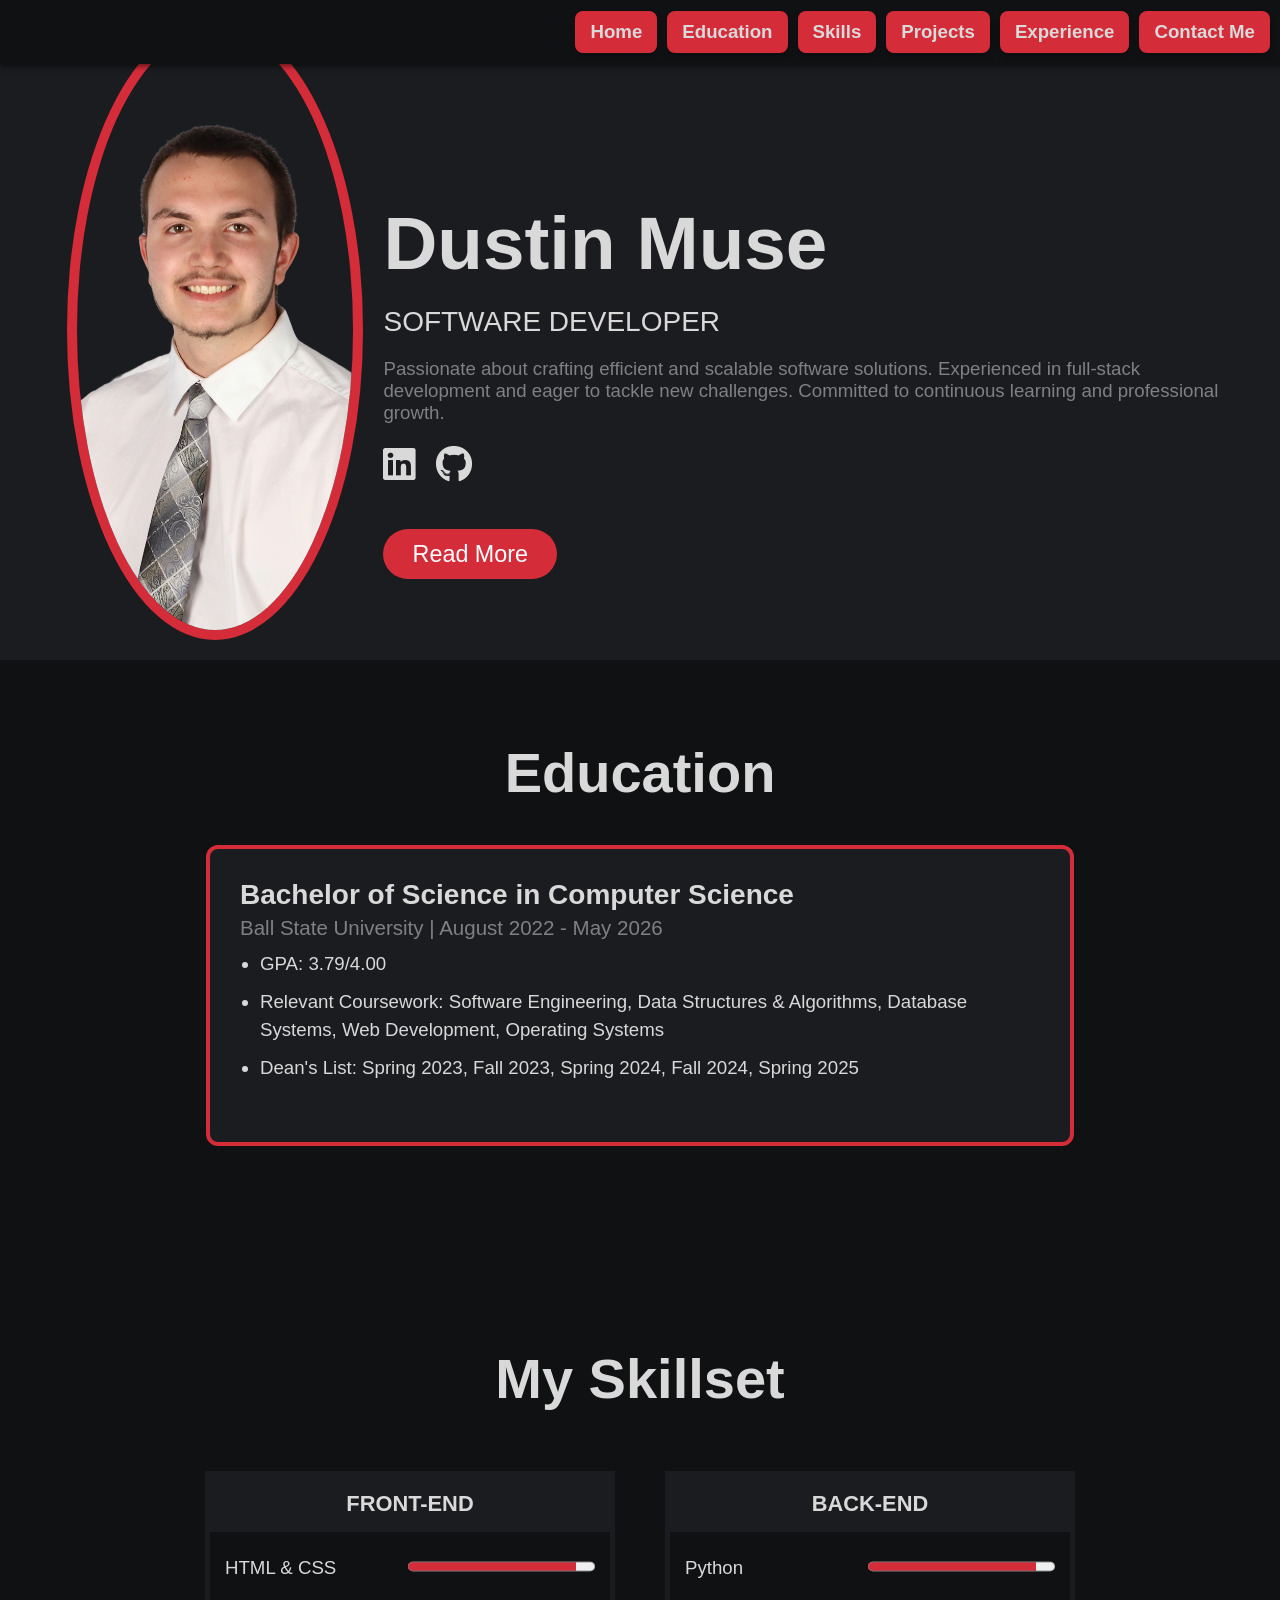
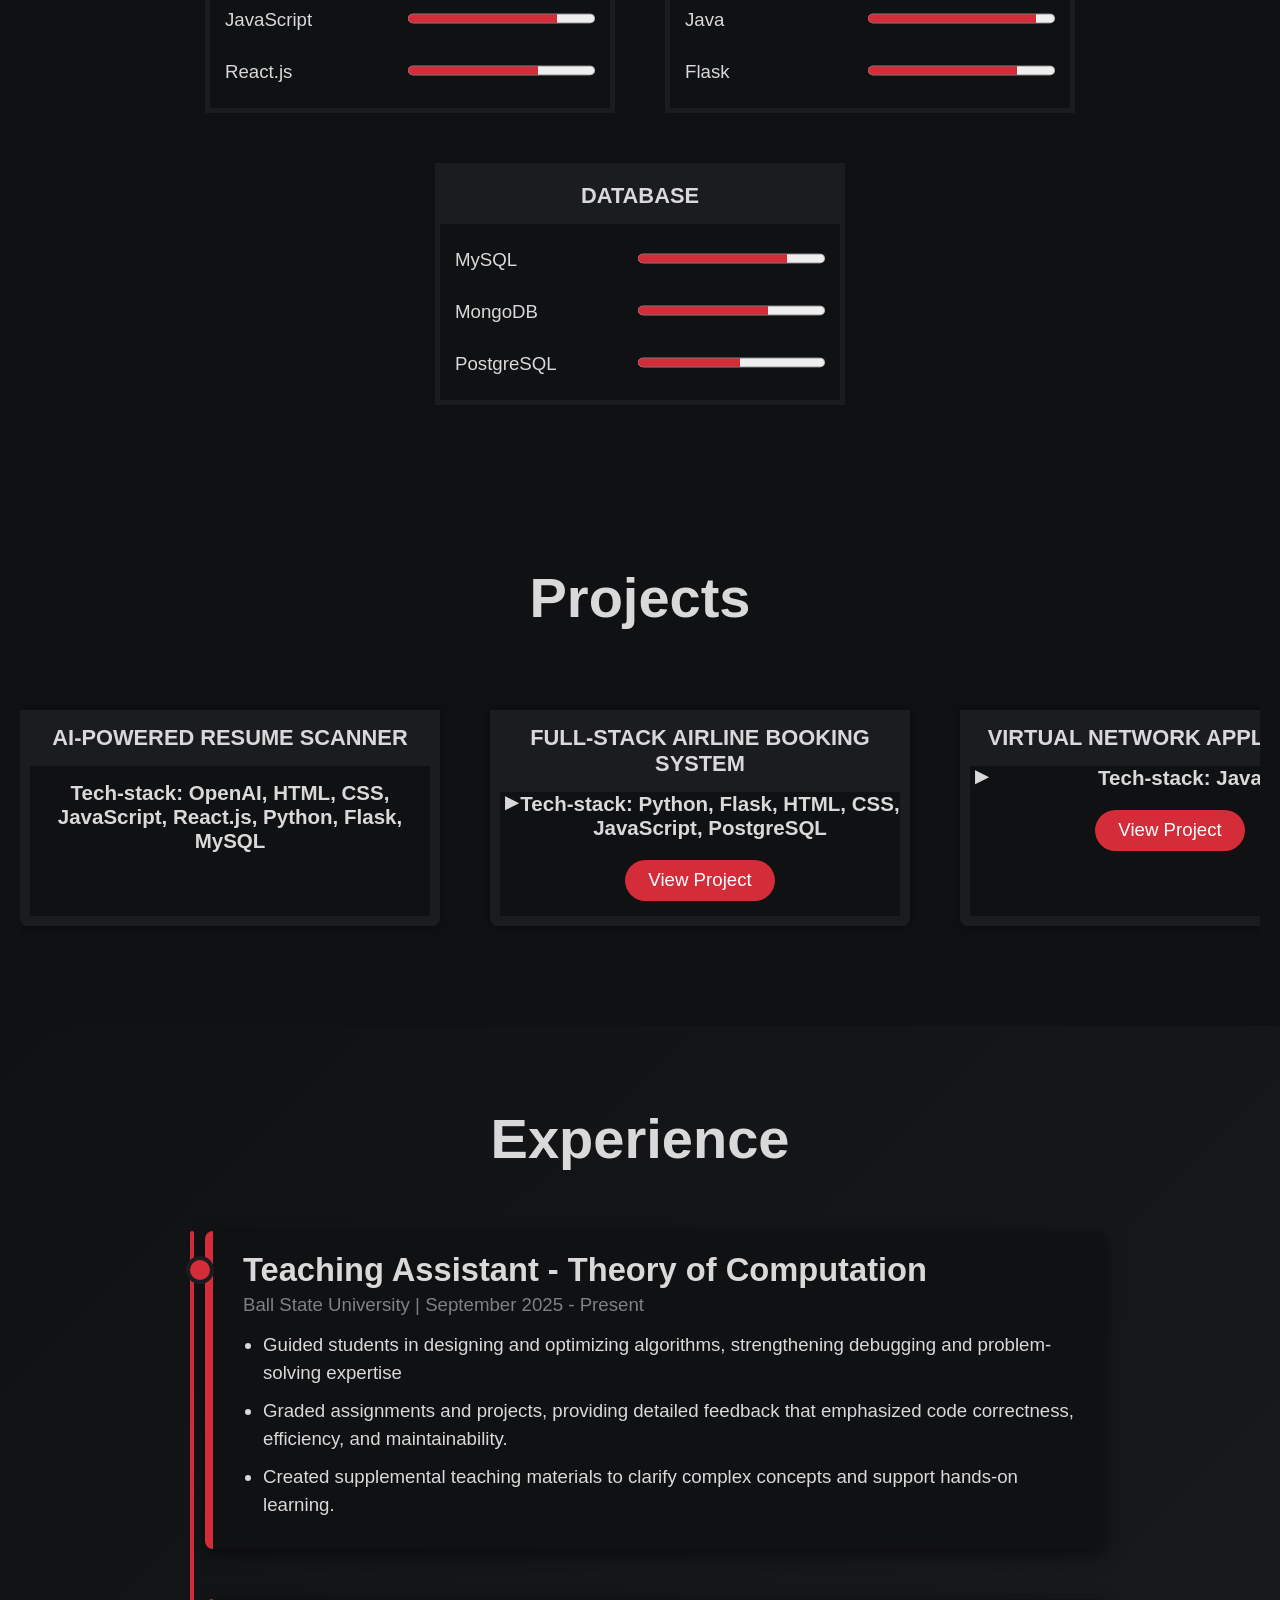
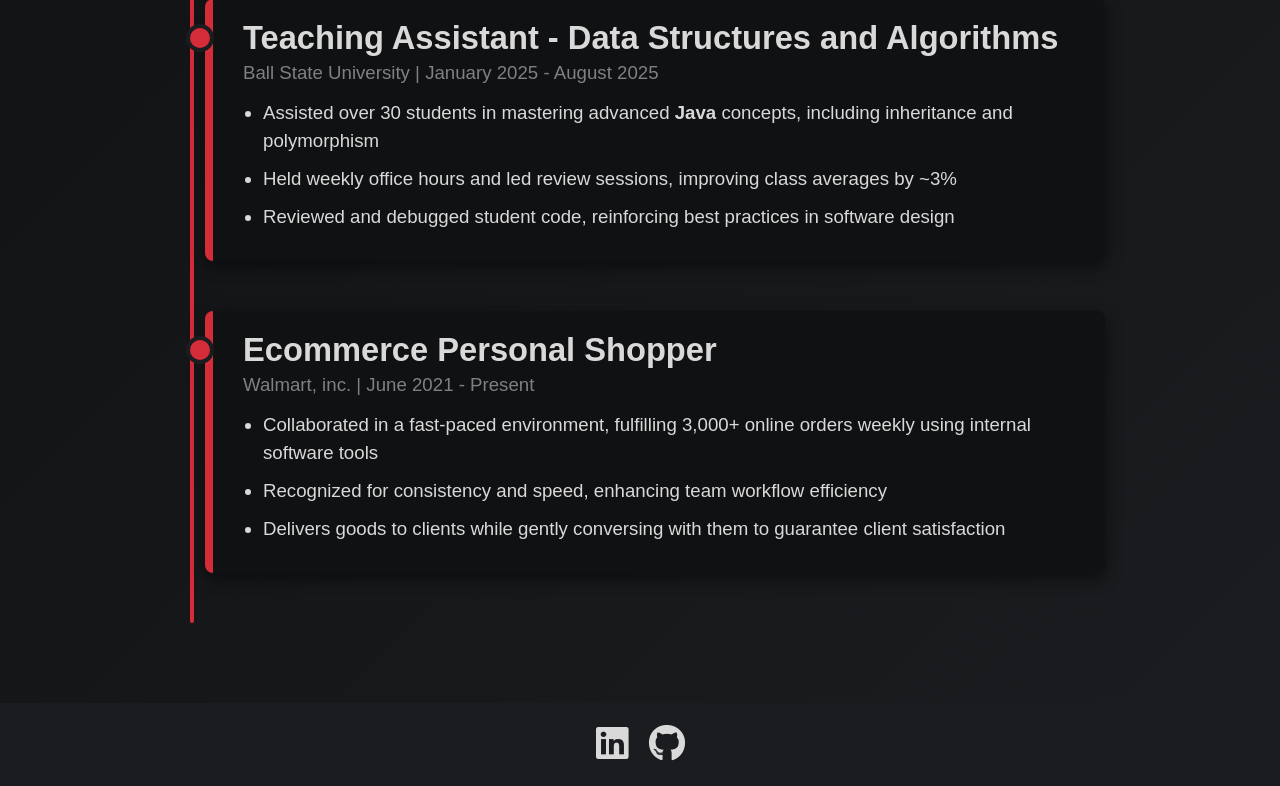
==== index.html @ 4f66959a "Created working website" ====
<!DOCTYPE html>
<html lang="en">
  <head>
    <meta charset="UTF-8" />
    <meta name="viewport" content="width=device-width, initial-scale=1.0" />
    <title>Portfolio</title>
    <link rel="stylesheet" href="style.css" />
    <!-- Font Awesome for icons -->
    <link
      rel="stylesheet"
      href="https://cdnjs.cloudflare.com/ajax/libs/font-awesome/6.5.0/css/all.min.css"
    />
  </head>
  <body>
    <header>
      <!-- Top-right nav buttons -->
      <nav class="nav-links">
        <div class="top-right-buttons">
          <a href="#container" class="nav-btn">Home</a>
          <a href="#education-section" class="nav-btn">Education</a>
          <a href="#skill-section" class="nav-btn">Skills</a>
          <a href="#project-section" class="nav-btn">Projects</a>
          <a href="#experience-section" class="nav-btn">Experience</a>
          <a href="contact_me.html" class="nav-btn">Contact Me</a>
        </div>
      </nav>
      <img src="images/Professional_photo_with_no_background.png" alt="Profile Image" />
      <div class="container" id="container">
        <h1>Dustin Muse</h1>
        <h2>Software Developer</h2>
        <p>
          Passionate about crafting efficient and scalable software solutions. Experienced in
          full-stack development and eager to tackle new challenges. Committed to continuous
          learning and professional growth.
        </p>
        <!-- Social Links -->
        <div class="social-links">
          <a href="https://www.linkedin.com/in/dustin-muse/" target="_blank" aria-label="LinkedIn">
            <i class="fab fa-linkedin"></i>
          </a>
          <a href="https://github.com/Dustinmuse" target="_blank" aria-label="GitHub">
            <i class="fab fa-github"></i>
          </a>
        </div>
        <br />
        <a href="#education-section" class="read-more">Read More</a>
      </div>
    </header>
    <section id="education-section">
      <h2>Education</h2>
      <div class="education">
        <h3>Bachelor of Science in Computer Science</h3>
        <h4>Ball State University | August 2022 - May 2026</h4>
        <ul>
          <li>GPA: 3.79/4.00</li>
          <li>
            Relevant Coursework: Software Engineering, Data Structures & Algorithms, Database
            Systems, Web Development, Operating Systems
          </li>
          <li>Dean's List: Spring 2023, Fall 2023, Spring 2024, Fall 2024, Spring 2025</li>
        </ul>
      </div>
    </section>
    <section id="skill-section">
      <h2>My Skillset</h2>
      <div class="wrapper">
        <div class="skill-container">
          <h3>Front-End</h3>
          <ul>
            <li>HTML & CSS <progress max="100" value="90"></progress></li>
            <li>JavaScript <progress max="100" value="80"></progress></li>
            <li>React.js <progress max="100" value="70"></progress></li>
          </ul>
        </div>
        <div class="skill-container">
          <h3>Back-End</h3>
          <ul>
            <li>Python <progress max="100" value="90"></progress></li>
            <li>Java <progress max="100" value="90"></progress></li>
            <li>Flask <progress max="100" value="80"></progress></li>
          </ul>
        </div>
        <div class="skill-container">
          <h3>Database</h3>
          <ul>
            <li>MySQL <progress max="100" value="80"></progress></li>
            <li>MongoDB <progress max="100" value="70"></progress></li>
            <li>PostgreSQL <progress max="100" value="55"></progress></li>
          </ul>
        </div>
      </div>
    </section>
    <section id="project-section">
      <h2>Projects</h2>
      <div class="projects" id="projects-container">
        <div class="project-card-blur">
          <div class="blur-overlay">
            <h3>AI-Powered Resume Scanner</h3>
            <details>
              <summary>
                Tech-stack: <strong>OpenAI</strong>, <strong>HTML</strong>, <strong>CSS</strong>,
                <strong>JavaScript</strong>, <strong>React.js</strong>, <strong>Python</strong>,
                <strong>Flask</strong>, <strong>MySQL</strong>
              </summary>
              <p></p>
            </details>
          </div>
          <div class="coming-soon">Coming Soon</div>
        </div>
        <div class="project-card">
          <h3>full-stack airline booking system</h3>
          <details>
            <summary>
              Tech-stack: <strong>Python</strong>, <strong>Flask</strong>, <strong>HTML</strong>,
              <strong>CSS</strong>, <strong>JavaScript</strong>, <strong>PostgreSQL</strong>
            </summary>
            <p>
              A full-stack web application that enables users to search, view, and book airline
              flights in real time. It features a responsive user interface, secure user
              authentication.
            </p>
          </details>
          <a href="https://github.com/Dustinmuse/airline_booking_system" target="_blank"
            >View Project</a
          >
        </div>
        <div class="project-card">
          <h3>Virtual network application</h3>
          <details>
            <summary>Tech-stack: <strong>Java</strong></summary>
            <p>
              A Java application that simulates a virtual network environment for multiple users. It
              enables devices (or nodes) to communicate over a simulated network, supporting
              messaging and data transfer between clients. Built with multithreaded Java for
              concurrent connections, it demonstrates core networking concepts such as sockets,
              packet handling, and client-server architecture.
            </p>
          </details>
          <a href="https://github.com/maxtharp/VirtualLAN" target="_blank">View Project</a>
        </div>
        <div class="project-card">
          <h3>CPU Scheduling Algorithms</h3>
          <details>
            <summary>Tech-stack: <strong>Java</strong></summary>
            <p>
              A Java application that simulates classic operating-system CPU scheduling policies
              (First Come First Served, Shortest Job First, Shortest Remaining Time First, and Round
              Robin). It reads a list of processes with arrival and burst times, runs them under the
              selected algorithm, and outputs execution timelines and key metrics (waiting time,
              turnaround time, finish time). Built with a modular design so new scheduling
              algorithms can be added easily.
            </p>
          </details>
          <a href="https://github.com/Dustinmuse/CS_419_Project_1" target="_blank">View Project</a>
        </div>
        <div class="project-card">
          <h3>TCP File Transfer Client & Server</h3>
          <details>
            <summary>Tech-stack: <strong>Java</strong></summary>
            <p>
              Developed a Java TCP client-server application that enables file management over a
              network. The client can upload, download, list, rename, and delete files stored on the
              server. Built custom request/response handling, socket programming, and basic error
              checking to demonstrate reliable file transfer and remote file system control.
            </p>
          </details>
          <a href="https://github.com/Dustinmuse/CS_316/tree/main/src/project_3" target="_blank"
            >View Project</a
          >
        </div>
      </div>
    </section>
    <section id="experience-section">
      <h2>Experience</h2>
      <div class="experience" id="experience-container">
        <div class="experience-item">
          <h3>Teaching Assistant - Theory of Computation</h3>
          <h4>Ball State University | September 2025 - Present</h4>
          <ul>
            <li>
              Guided students in designing and optimizing algorithms, strengthening debugging and
              problem-solving expertise
            </li>
            <li>
              Graded assignments and projects, providing detailed feedback that emphasized code
              correctness, efficiency, and maintainability.
            </li>
            <li>
              Created supplemental teaching materials to clarify complex concepts and support
              hands-on learning.
            </li>
          </ul>
        </div>
        <div class="experience-item">
          <h3>Teaching Assistant - Data Structures and Algorithms</h3>
          <h4>Ball State University | January 2025 - August 2025</h4>
          <ul>
            <li>
              Assisted over 30 students in mastering advanced <strong>Java</strong> concepts,
              including inheritance and polymorphism
            </li>
            <li>
              Held weekly office hours and led review sessions, improving class averages by ~3%
            </li>
            <li>
              Reviewed and debugged student code, reinforcing best practices in software design
            </li>
          </ul>
        </div>
        <div class="experience-item">
          <h3>Ecommerce Personal Shopper</h3>
          <h4>Walmart, inc. | June 2021 - Present</h4>
          <ul>
            <li>
              Collaborated in a fast-paced environment, fulfilling 3,000+ online orders weekly using
              internal software tools
            </li>
            <li>Recognized for consistency and speed, enhancing team workflow efficiency</li>
            <li>
              Delivers goods to clients while gently conversing with them to guarantee client
              satisfaction
            </li>
          </ul>
        </div>
      </div>
    </section>
  </body>
  <footer>
    <div class="social-links">
      <a href="https://www.linkedin.com/in/dustin-muse/" target="_blank" aria-label="LinkedIn">
        <i class="fab fa-linkedin"></i>
      </a>
      <a href="https://github.com/Dustinmuse" target="_blank" aria-label="GitHub">
        <i class="fab fa-github"></i>
      </a>
    </div>
  </footer>
</html>
---- style.css ----
:root {
  --accent-color: #d52c3a;
  --primary-color: #1b1c1f;
  --secondary-color: #101113;
  --text-color: #d9d9d9;
  --secondary-text-color: #7f8082;
  --btn-hover-color: #004494;
  --topbar-height: 64px;
}

* {
  margin: 0;
  padding: 0;
}

html {
  font-family: "Segoe UI", "Segoe UI", Tahoma, Geneva, Verdana, sans-serif;
  font-size: 14pt;
  color: var(--text-color);
  scroll-behavior: smooth;
}

body {
  min-height: 100vh;
  background-color: var(--primary-color);
}

header {
  padding: 0 20px;
  display: flex;
  justify-content: center;
  flex-wrap: wrap-reverse;
}

header .container {
  width: 850px;
  max-width: 100%;
}

header img {
  height: 70vh;
  max-height: 600px;
  border-radius: 50%;
  border: 10px solid var(--accent-color);
  margin: 20px;
  object-fit: cover;
}

header h1 {
  margin-top: 200px;
  font-size: 4rem;
}

header h2 {
  margin-top: 20px;
  margin-bottom: 20px;
  text-transform: uppercase;
  font-weight: 300;
}

header p {
  color: var(--secondary-text-color);
}

header .read-more {
  display: inline-block;
  background-color: var(--accent-color);
  color: white;
  font-size: 1.25rem;
  font-weight: 500;
  border-radius: 1000px;
  padding: 0.5em 1.25em;
  text-decoration: none;
  margin-bottom: 80px;
  transition: 200ms ease;
  cursor: pointer;
}

header .read-more:hover {
  background-color: var(--btn-hover-color);
}

/* === Social Links in Header === */
header .social-links {
  margin: 20px 0;
  display: flex;
  gap: 20px;
  font-size: 2rem; /* icon size */
}

header .social-links a {
  color: var(--text-color);
  text-decoration: none;
  transition: color 0.3s ease;
}

/* hover colors for each platform */
header .social-links a[aria-label="LinkedIn"]:hover {
  color: #0077b5; /* LinkedIn blue */
}

header .social-links a[aria-label="GitHub"]:hover {
  color: #6e5494; /* GitHub purple-ish */
}

/* make the <nav class="nav-links"> a full-width top bar */
nav.nav-links {
  position: fixed; /* keep the bar visible */
  top: 0;
  left: 0;
  width: 100%;
  height: var(--topbar-height);
  background-color: var(--secondary-color); /* bar color - change if you want */
  display: flex;
  align-items: center;
  justify-content: flex-end; /* push buttons to the right */
  padding: 0 20px;
  z-index: 1000;
  box-shadow: 0 2px 6px rgba(0, 0, 0, 0.6);
}

/* buttons container now sits inside the bar (not fixed) */
.top-right-buttons {
  display: flex;
  gap: 10px;
  align-items: center;
  position: static; /* remove the previous fixed positioning */
  margin-left: auto; /* ensure it stays to the right if other nav content appears */
  padding-right: 30px;
}

/* slightly tighten button spacing for the top bar */
.top-right-buttons .nav-btn {
  background-color: var(--accent-color);
  color: var(--text-color);
  text-decoration: none;
  padding: 10px 15px;
  border-radius: 8px;
  font-weight: bold;
  box-shadow: 0 4px 6px rgba(0, 0, 0, 0.2);
  transition: background-color 0.3s ease;
}

.top-right-buttons .nav-btn:hover {
  background-color: var(--btn-hover-color);
}

#education-section {
  padding: 80px 20px 80px 20px;
  background-color: var(--secondary-color);
}

#education-section h2 {
  font-size: 3rem;
  text-align: center;
  margin-bottom: 40px;
}

#education-section .education {
  max-width: 800px;
  margin: 0 auto 40px;
  padding: 30px;
  background-color: var(--primary-color); /* darker box behind */
  border-radius: 12px; /* rounded corners */
  border: 4px solid var(--accent-color);
  box-shadow: none; /* remove shadow if you add border */
}

#education-section .education h3 {
  font-size: 1.5rem;
  margin-bottom: 5px;
  color: var(--text-color);
}

#education-section .education h4 {
  font-size: 1.1rem;
  font-weight: 300;
  color: var(--secondary-text-color);
  margin-bottom: 10px;
}

#education-section .education ul {
  list-style-type: disc;
  padding-left: 20px;
  color: var(--text-color);
  margin-bottom: 30px;
}

#education-section .education ul li {
  margin-bottom: 10px;
  line-height: 1.5;
}

/* === Skills Section === */
#skill-section {
  padding: 80px 20px 80px 20px;
  background-color: var(--secondary-color);
}

#skill-section h2 {
  font-size: 3rem;
  text-align: center;
}

#skill-section .wrapper {
  margin-top: 60px;
  display: flex;
  justify-content: center;
  gap: 50px;
  flex-wrap: wrap;
}

.skill-container {
  width: 400px;
  max-width: 100%;
  border: 5px solid var(--primary-color);
  transition: all 0.3s ease; /* smooth transition */
}

.skill-container:hover {
  border: 5px solid var(--accent-color);
}

.skill-container h3 {
  background-color: var(--primary-color);
  padding: 15px 0;
  text-align: center;
  text-transform: uppercase;
}

.skill-container ul {
  margin: 10px 0;
  list-style: none;
}

.skill-container ul li {
  padding: 15px;
  display: flex;
  justify-content: space-between;
}

.skill-container ul li progress {
  accent-color: var(--accent-color);
}

#project-section {
  padding: 80px 20px 80px 20px;
  background-color: var(--secondary-color);
  position: relative; /* for positioning scroll buttons */
  overflow: hidden; /* hide overflow from scroll buttons */
}

#projects-container {
  display: flex;
  gap: 50px;
  overflow-x: auto;
  scroll-behavior: smooth;
  padding: 20px 0;
  flex-wrap: nowrap; /* prevents cards from dropping to next line */
}

/* hide scrollbar on WebKit */
#projects-container::-webkit-scrollbar {
  display: none;
}

#project-section h2 {
  font-size: 3rem;
  text-align: center;
}

/* wrapper for projects — just like skill-section */
#project-section .projects {
  margin-top: 60px;
  display: flex;
  justify-content: flex-start;
  gap: 50px; /* space between cards */
  flex-wrap: nowrap;
  overflow-x: auto; /* enable horizontal scrolling */
  scroll-behavior: smooth;
}

/* each card — same width and look as skill-container */
.project-card {
  width: 400px; /* same as skill-container */
  max-width: 100%;
  border: 10px solid var(--primary-color);
  border-top: none;
  background-color: var(--secondary-color);
  border-radius: 0 0 8px 8px;
  overflow: hidden;
  box-shadow: 0 0 10px rgba(0, 0, 0, 0.5);
  transition: transform 0.3s ease, box-shadow 0.3s ease;
  cursor: pointer;
  text-align: center;
  display: block; /* stack content vertically */
  flex: 0 0 auto; /* prevent shrinking in flex container */
}

.project-card:hover {
  transform: translateY(-10px);
  box-shadow: 0 10px 20px rgba(0, 0, 0, 0.7);
}

.project-card h3 {
  background-color: var(--primary-color);
  padding: 15px 0;
  text-align: center;
  text-transform: uppercase;
  margin: 0;
  color: var(--text-color);
}

.project-card p {
  color: var(--text-color);
  padding: 15px;
}

.project-card a {
  display: inline-block;
  background-color: var(--accent-color);
  color: white;
  font-weight: 500;
  border-radius: 1000px;
  padding: 0.5em 1.25em;
  text-decoration: none;
  transition: 200ms ease;
  margin-bottom: 15px;
}

.project-card a:hover {
  background-color: var(--btn-hover-color);
}

/* <summary> clickable header */
.project-card details summary {
  font-size: 1.1rem;
  font-weight: 600;
  color: var(--text-color);
  cursor: pointer;
  list-style: none; /* removes default triangle in some browsers */
  position: relative;
  padding-left: 20px; /* space for custom icon */
  padding-bottom: 20px;
}

/* custom arrow indicator */
.project-card details summary::before {
  content: "▶";
  position: absolute;
  left: 5px;
  top: 0;
  font-size: 0.9rem;
  transition: transform 0.2s ease;
  color: var(--text-color);
}

/* rotate arrow when open */
.project-card details[open] summary::before {
  transform: rotate(90deg);
}

/*blurred project card*/
.project-card-blur {
  position: relative;
  width: 400px;
  max-width: 100%;
  border: 10px solid var(--primary-color);
  border-top: none;
  background-color: var(--secondary-color);
  border-radius: 0 0 8px 8px;
  overflow: hidden;
  box-shadow: 0 0 10px rgba(0, 0, 0, 0.5);
  transition: transform 0.3s ease, box-shadow 0.3s ease;
  cursor: pointer;
  flex: 0 0 auto;
  display: block;
  text-align: center;
}

.project-card-blur h3 {
  background-color: var(--primary-color);
  padding: 15px 0;
  text-transform: uppercase;
  margin: 0;
  color: var(--text-color);
}

.project-card-blur details {
  padding: 15px;
  color: var(--text-color);
  text-align: left;
}

.project-card-blur .coming-soon {
  position: absolute;
  top: 50%;
  left: 50%;
  transform: translate(-50%, -50%);
  font-size: 24px;
  font-weight: bold;
  color: var(--accent-color);
  opacity: 0;
  transition: opacity 0.3s ease;
  z-index: 2;
  pointer-events: none;
  background-color: var(--primary-color);
}

.project-card-blur:hover {
  transform: translateY(-10px);
  box-shadow: 0 10px 20px rgba(0, 0, 0, 0.7);
}

.project-card-blur:hover h3,
.project-card-blur:hover details {
  filter: blur(5px);
}

.project-card-blur:hover .coming-soon {
  opacity: 1;
}

.project-card-blur:hover {
  transform: translateY(-10px);
  box-shadow: 0 10px 20px rgba(0, 0, 0, 0.7);
}

.project-card-blur details {
  padding: 15px;
  color: var(--text-color);
  text-align: center; /* center the content */
}

.project-card-blur details summary {
  font-size: 1.1rem;
  font-weight: 600; /* same as other cards */
  color: var(--text-color);
  cursor: pointer;
  list-style: none;
  margin-bottom: 10px;
}

/* make the <p> inside details look the same as other cards */
.project-card-blur details p {
  text-align: center;
  color: var(--text-color);
  margin-top: 10px;
}

/* === Experience Section === */
#experience-section {
  padding: 80px 20px;
  background: linear-gradient(135deg, #101113 0%, #1b1c1f 100%);
  position: relative;
}

#experience-section h2 {
  font-size: 3rem;
  text-align: center;
  margin-bottom: 60px;
}

/* Timeline style container */
#experience-container {
  display: flex;
  flex-direction: column;
  max-width: 900px;
  margin: 0 auto;
  position: relative;
  padding-left: 30px; /* space for timeline line */
}

#experience-container::before {
  content: "";
  position: absolute;
  left: 15px; /* center of timeline */
  top: 0;
  bottom: 0;
  width: 4px;
  background-color: var(--accent-color);
  border-radius: 2px;
}

/* Individual experience item */
.experience-item {
  position: relative;
  margin-bottom: 50px;
  padding: 20px 30px;
  background-color: var(--secondary-color);
  border-left: 8px solid var(--accent-color);
  border-radius: 8px;
  box-shadow: 0 5px 15px rgba(0, 0, 0, 0.5);
  transition: transform 0.3s ease, box-shadow 0.3s ease;
}

.experience-item:hover {
  transform: translateY(-5px);
  box-shadow: 0 10px 25px rgba(0, 0, 0, 0.6);
}

/* Timeline circle */
.experience-item::before {
  content: "";
  position: absolute;
  left: -27px; /* center circle on timeline line */
  top: 25px;
  width: 20px;
  height: 20px;
  background-color: var(--accent-color);
  border-radius: 50%;
  border: 4px solid var(--primary-color);
}

/* Job title */
.experience-item h3 {
  font-size: 1.75rem;
  color: var(--text-color);
  margin-bottom: 5px;
}

/* Company + date */
.experience-item h4 {
  font-size: 1rem;
  font-weight: 300;
  color: var(--secondary-text-color);
  margin-bottom: 15px;
}

/* Description list */
.experience-item ul {
  list-style-type: disc;
  padding-left: 20px;
  color: var(--text-color);
}

.experience-item ul li {
  margin-bottom: 10px;
  line-height: 1.5;
}

/* css for contact_me.html */

#contact-section {
  padding: 80px 20px 80px 20px;
  background-color: var(--secondary-color);
}

#contact-section header {
  justify-content: center;
}

#contact-section h2 {
  font-size: 3rem;
  text-align: center;
  margin-bottom: 40px;
}

#contact-section p {
  text-align: center;
  font-size: 1.25rem;
  color: var(--text-color);
}

#contact-section a {
  color: var(--accent-color);
  text-decoration: none;
  font-weight: bold;
}

#contact-section a:hover {
  text-decoration: underline;
}

#contact-section ul {
  margin-top: 20px;
  list-style: none;
  text-align: left;
  color: var(--text-color);
}

#contact-section ul li {
  margin-bottom: 10px;
}

.home-btn {
  position: fixed; /* makes it stick on scroll */
  top: 20px; /* distance from top of screen */
  right: 20px; /* distance from right of screen */
  background-color: var(--accent-color); /* button color */
  color: var(--text-color);
  text-decoration: none;
  padding: 10px 15px;
  border-radius: 8px;
  font-weight: bold;
  box-shadow: 0 4px 6px rgba(0, 0, 0, 0.2);
  z-index: 9999; /* keeps it above everything */
  transition: background-color 0.3s ease;
}

.home-btn:hover {
  background-color: #0056b3; /* darker blue on hover */
}

/* Two-column layout for contact section */
.contact-wrapper {
  display: flex;
  flex-wrap: wrap; /* stacks on small screens */
  align-items: flex-start;
  gap: 40px;
  max-width: 1000px;
  margin: 0 auto;
  justify-content: fle;
}

/* Left column – big heading */
.contact-left {
  flex: 1 1 300px;
  text-align: left;
  border-left: 8px solid var(--accent-color);
  border-radius: 8px;
  background-color: var(--primary-color);
  padding: 30px;
  box-shadow: 0 4px 12px rgba(0, 0, 0, 0.4);
}

.contact-left h3 {
  color: var(--text-color);
  text-align: left;
}

/* Right column – styled box */
.contact-right {
  flex: 1 1 300px;
  background-color: var(--primary-color);
  border-radius: 12px;
  padding: 30px;
  box-shadow: 0 4px 12px rgba(0, 0, 0, 0.4);
}

.contact-right ul {
  list-style: none;
  margin: 0;
  padding: 0;
}

.contact-right ul li {
  margin-bottom: 15px;
  font-size: 1.2rem;
}

.contact-right a {
  color: var(--accent-color);
  font-weight: bold;
  text-decoration: none;
}

.contact-right a:hover {
  text-decoration: underline;
}

.footer {
  text-align: center;
  padding: 20px;
  background-color: var(--secondary-color);
  color: var(--secondary-text-color);
  font-size: 0.9rem;
}

/* === Social Links in Header === */
footer .social-links {
  margin: 20px 0;
  display: flex;
  gap: 20px;
  font-size: 2rem; /* icon size */
  justify-content: center;
}

footer .social-links a {
  color: var(--text-color);
  text-decoration: none;
  transition: color 0.3s ease;
}

/* hover colors for each platform */
footer .social-links a[aria-label="LinkedIn"]:hover {
  color: #0077b5; /* LinkedIn blue */
}

footer .social-links a[aria-label="GitHub"]:hover {
  color: #6e5494; /* GitHub purple-ish */
}
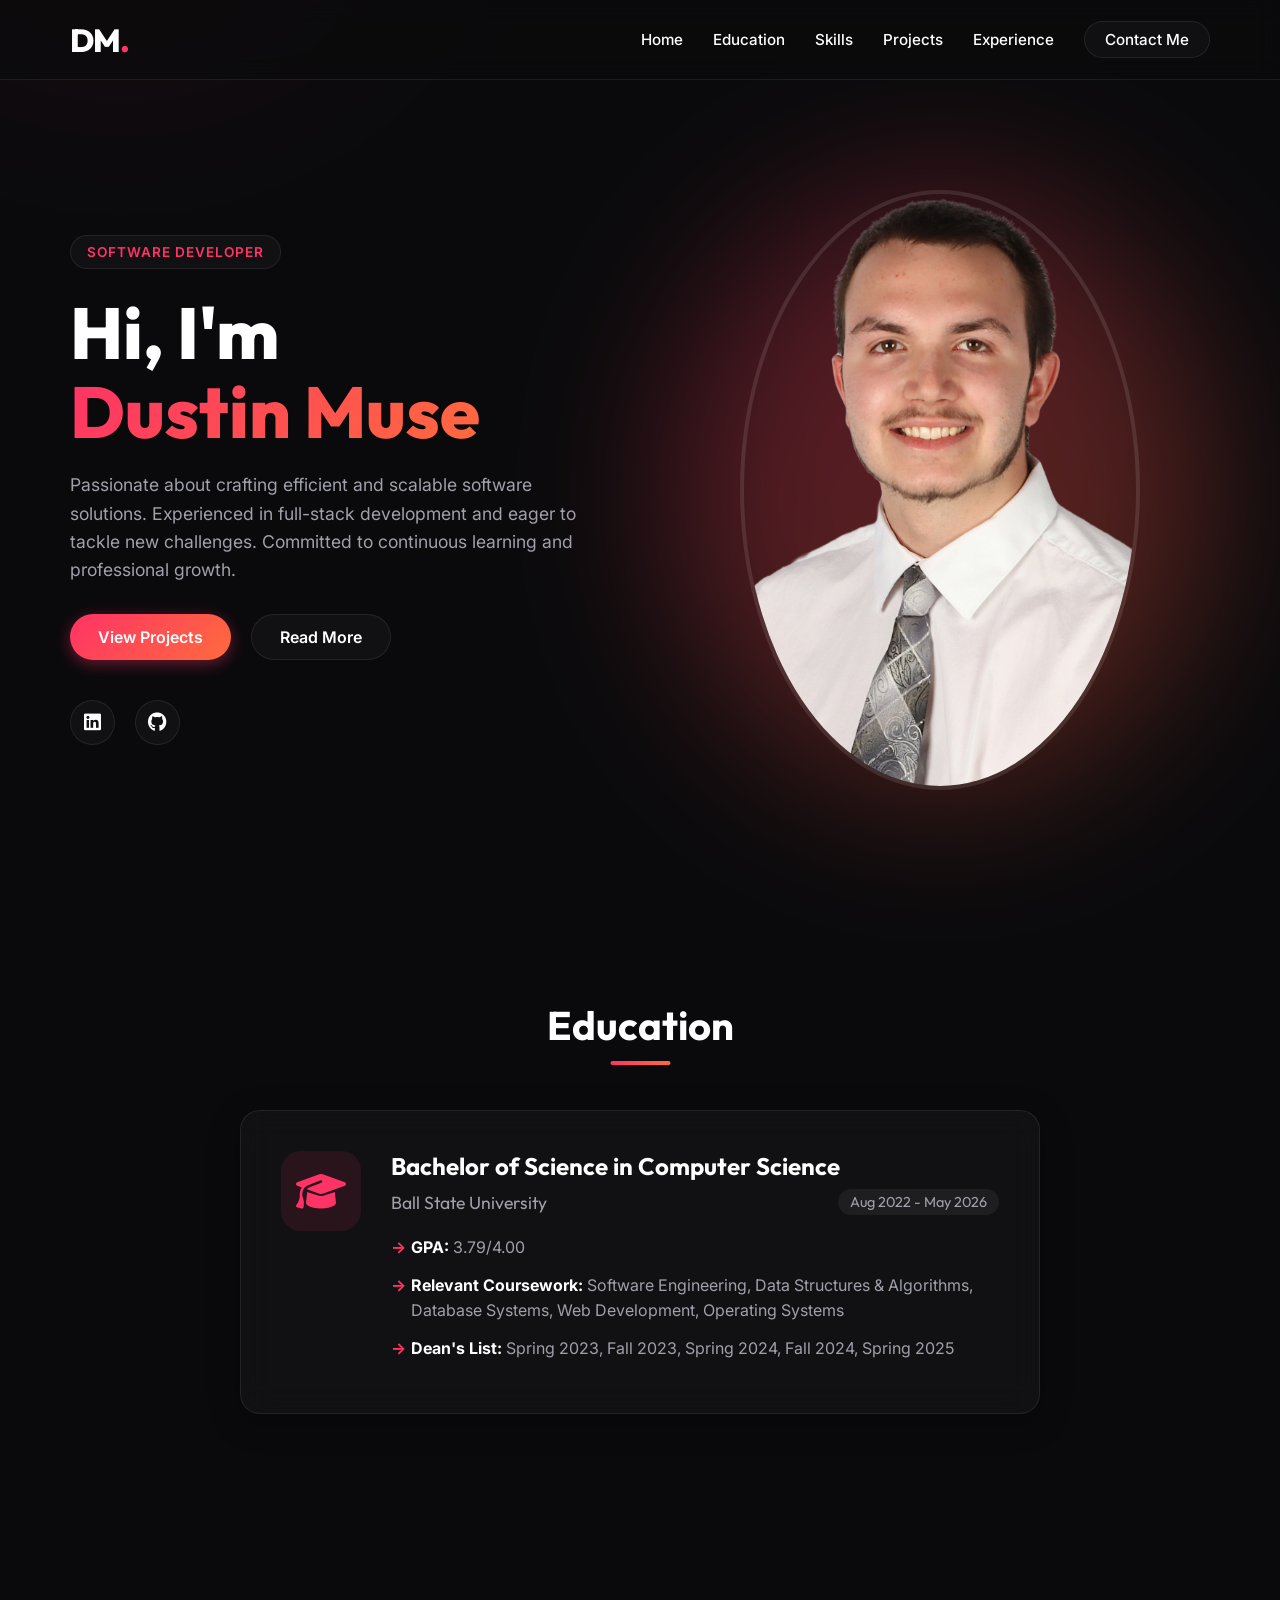
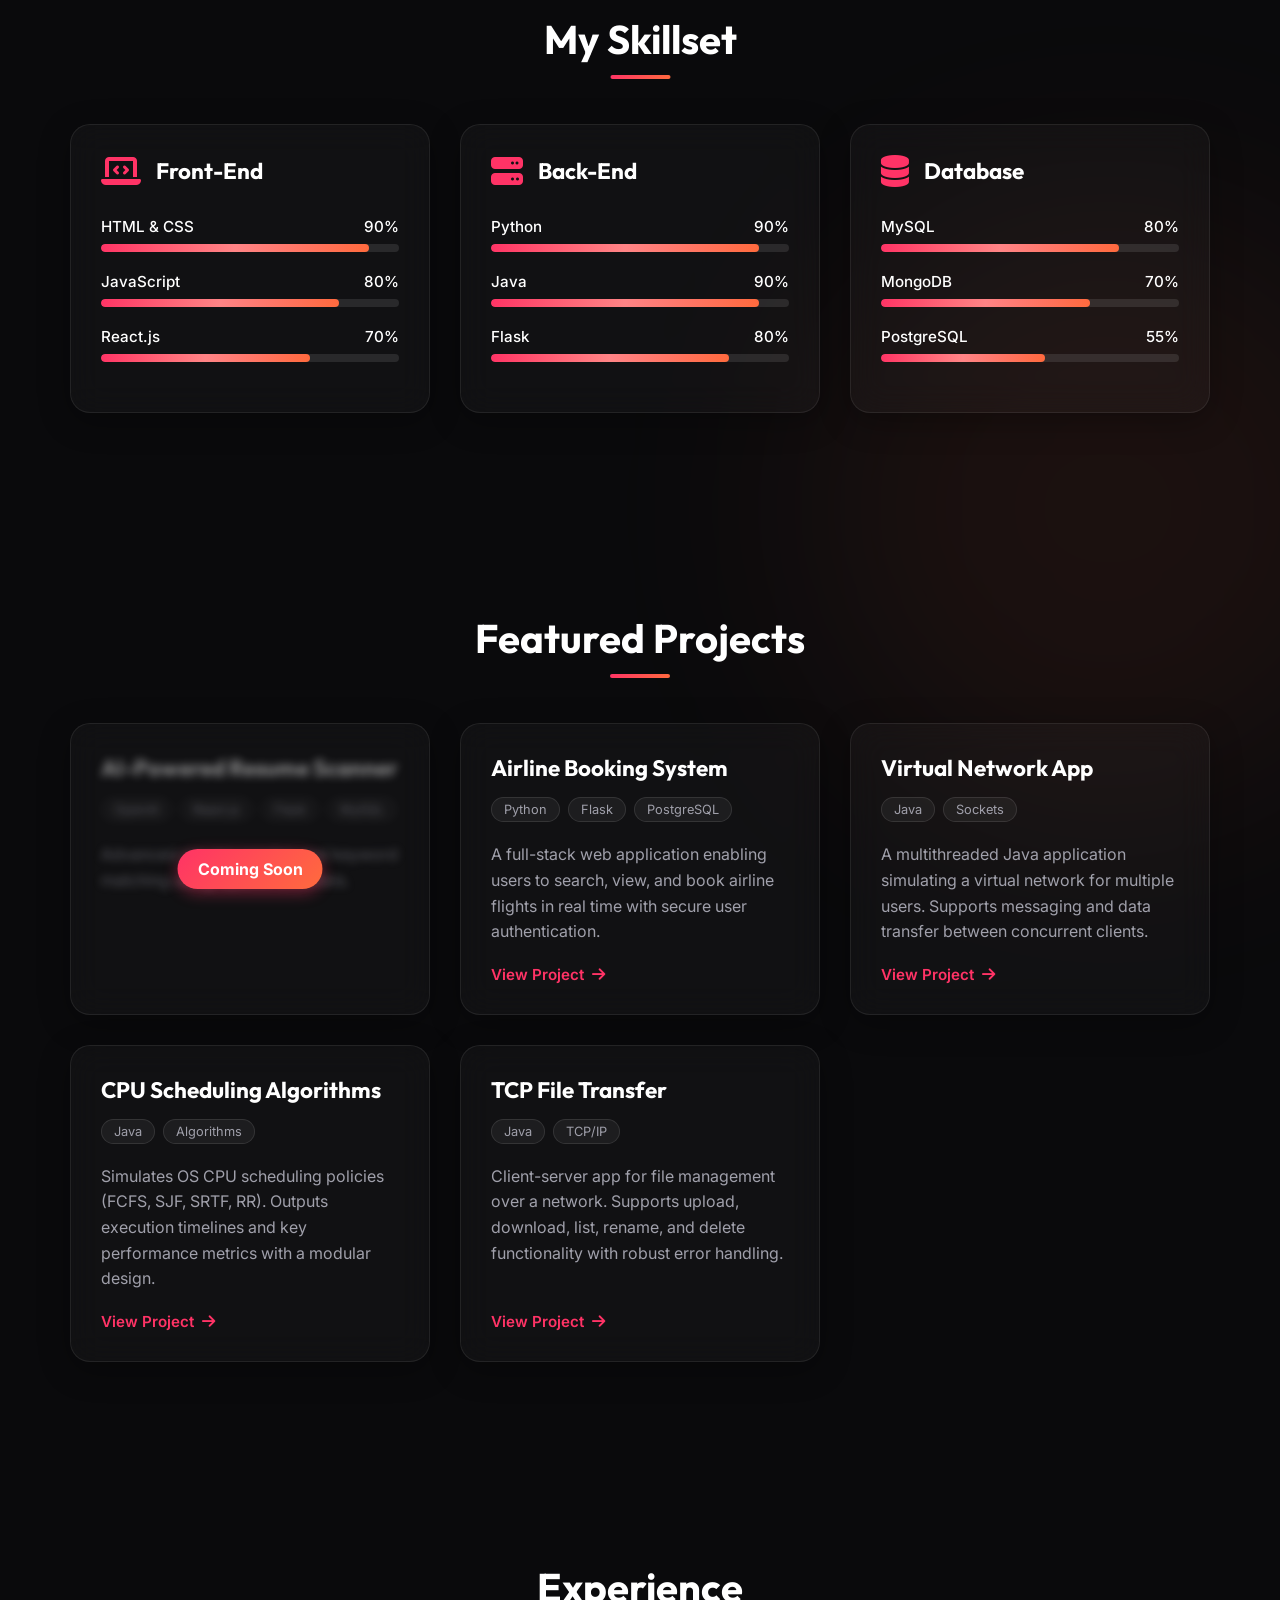
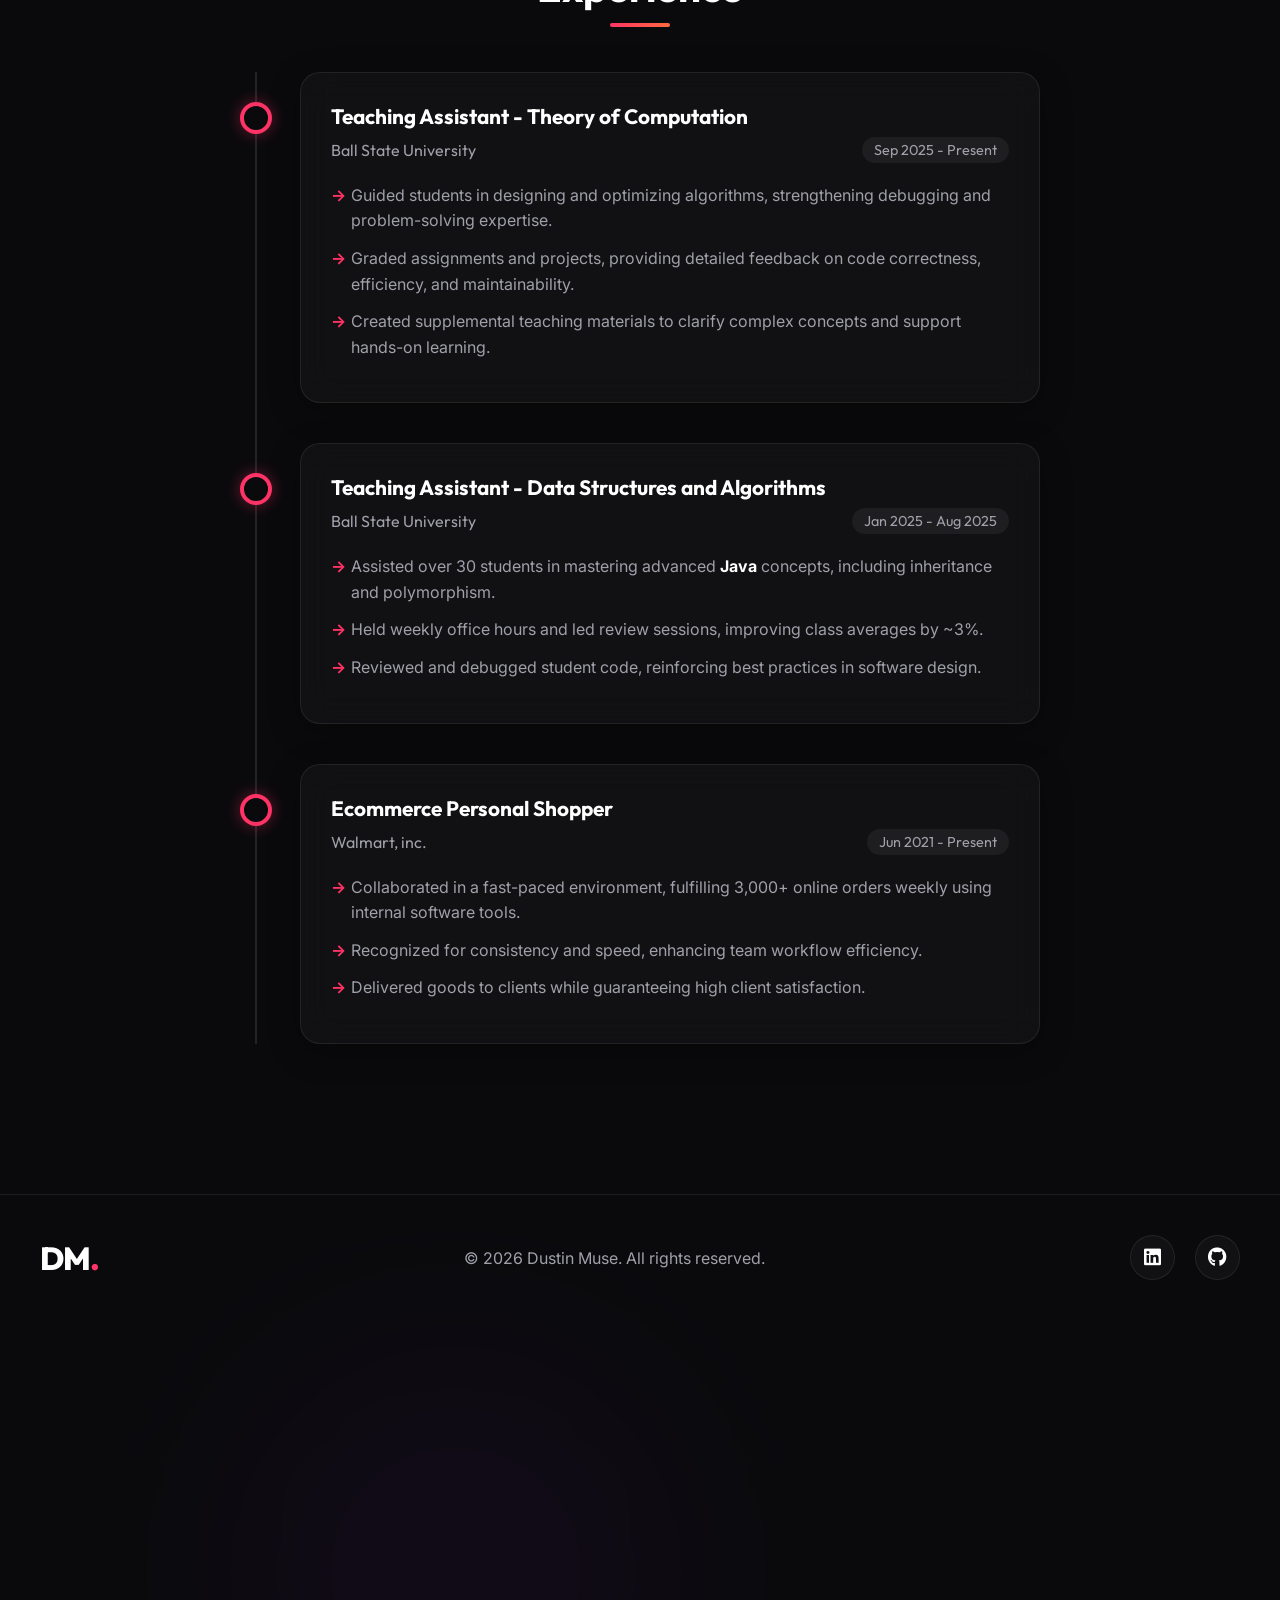
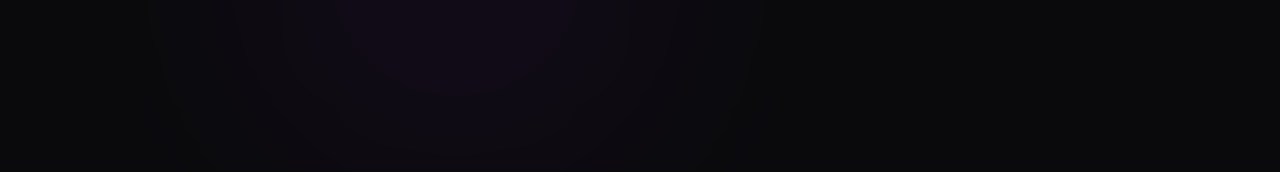
==== commit afdb748b: "Update portfolio website files" ====
--- a/index.html
+++ b/index.html
@@ -3,37 +3,47 @@
   <head>
     <meta charset="UTF-8" />
     <meta name="viewport" content="width=device-width, initial-scale=1.0" />
-    <title>Portfolio</title>
+    <meta name="description" content="Dustin Muse - Software Developer Portfolio. Discover my projects, skills, and experience in full-stack development." />
+    <title>Dustin Muse | Software Developer</title>
     <link rel="stylesheet" href="style.css" />
-    <!-- Font Awesome for icons -->
-    <link
-      rel="stylesheet"
-      href="https://cdnjs.cloudflare.com/ajax/libs/font-awesome/6.5.0/css/all.min.css"
-    />
+    <link rel="preconnect" href="https://fonts.googleapis.com" />
+    <link rel="preconnect" href="https://fonts.gstatic.com" crossorigin />
+    <link href="https://fonts.googleapis.com/css2?family=Inter:wght@300;400;500;600&family=Outfit:wght@300;400;600;800&display=swap" rel="stylesheet" />
+    <link rel="stylesheet" href="https://cdnjs.cloudflare.com/ajax/libs/font-awesome/6.5.0/css/all.min.css" />
   </head>
   <body>
-    <header>
-      <!-- Top-right nav buttons -->
-      <nav class="nav-links">
-        <div class="top-right-buttons">
-          <a href="#container" class="nav-btn">Home</a>
+    <!-- Abstract Background Elements -->
+    <div class="bg-shape shape1"></div>
+    <div class="bg-shape shape2"></div>
+    <div class="bg-shape shape3"></div>
+
+    <nav class="navbar">
+      <div class="nav-content">
+        <a href="#home" class="logo">DM<span>.</span></a>
+        <div class="nav-links">
+          <a href="#home" class="nav-btn">Home</a>
           <a href="#education-section" class="nav-btn">Education</a>
           <a href="#skill-section" class="nav-btn">Skills</a>
           <a href="#project-section" class="nav-btn">Projects</a>
           <a href="#experience-section" class="nav-btn">Experience</a>
-          <a href="contact_me.html" class="nav-btn">Contact Me</a>
-        </div>
-      </nav>
-      <img src="images/Professional_photo_with_no_background.png" alt="Profile Image" />
-      <div class="container" id="container">
-        <h1>Dustin Muse</h1>
-        <h2>Software Developer</h2>
-        <p>
+          <a href="contact_me.html" class="nav-btn btn-highlight">Contact Me</a>
+        </div>
+      </div>
+    </nav>
+
+    <header id="home" class="hero-section reveal">
+      <div class="hero-content">
+        <div class="badge">Software Developer</div>
+        <h1 class="hero-title">Hi, I'm <br/><span class="gradient-text">Dustin Muse</span></h1>
+        <p class="hero-desc">
           Passionate about crafting efficient and scalable software solutions. Experienced in
           full-stack development and eager to tackle new challenges. Committed to continuous
           learning and professional growth.
         </p>
-        <!-- Social Links -->
+        <div class="hero-actions">
+          <a href="#project-section" class="btn btn-primary">View Projects</a>
+          <a href="#education-section" class="btn btn-secondary">Read More</a>
+        </div>
         <div class="social-links">
           <a href="https://www.linkedin.com/in/dustin-muse/" target="_blank" aria-label="LinkedIn">
             <i class="fab fa-linkedin"></i>
@@ -42,197 +52,264 @@
             <i class="fab fa-github"></i>
           </a>
         </div>
-        <br />
-        <a href="#education-section" class="read-more">Read More</a>
+      </div>
+      <div class="hero-image-wrapper">
+        <div class="image-glow"></div>
+        <img src="images/Professional_photo_with_no_background.png" alt="Dustin Muse Profile Picture" class="hero-img" onerror="this.src='https://via.placeholder.com/400x400?text=Dustin+Muse'" />
       </div>
     </header>
-    <section id="education-section">
-      <h2>Education</h2>
-      <div class="education">
-        <h3>Bachelor of Science in Computer Science</h3>
-        <h4>Ball State University | August 2022 - May 2026</h4>
-        <ul>
-          <li>GPA: 3.79/4.00</li>
-          <li>
-            Relevant Coursework: Software Engineering, Data Structures & Algorithms, Database
-            Systems, Web Development, Operating Systems
-          </li>
-          <li>Dean's List: Spring 2023, Fall 2023, Spring 2024, Fall 2024, Spring 2025</li>
-        </ul>
+
+    <main>
+      <section id="education-section" class="section reveal">
+        <h2 class="section-title">Education</h2>
+        <div class="education-card glass-card">
+          <div class="card-icon"><i class="fas fa-graduation-cap"></i></div>
+          <div class="card-content">
+            <h3>Bachelor of Science in Computer Science</h3>
+            <h4>Ball State University <span class="date-badge">Aug 2022 - May 2026</span></h4>
+            <ul class="styled-list">
+              <li><strong>GPA:</strong> 3.79/4.00</li>
+              <li>
+                <strong>Relevant Coursework:</strong> Software Engineering, Data Structures & Algorithms, Database
+                Systems, Web Development, Operating Systems
+              </li>
+              <li><strong>Dean's List:</strong> Spring 2023, Fall 2023, Spring 2024, Fall 2024, Spring 2025</li>
+            </ul>
+          </div>
+        </div>
+      </section>
+
+      <section id="skill-section" class="section reveal">
+        <h2 class="section-title">My Skillset</h2>
+        <div class="skills-wrapper">
+          <div class="skill-card glass-card">
+            <div class="skill-header">
+              <i class="fas fa-laptop-code"></i>
+              <h3>Front-End</h3>
+            </div>
+            <div class="skill-bars">
+              <div class="skill">
+                <div class="skill-info"><span>HTML & CSS</span><span>90%</span></div>
+                <div class="progress-bar"><div class="progress" style="width: 90%;"></div></div>
+              </div>
+              <div class="skill">
+                <div class="skill-info"><span>JavaScript</span><span>80%</span></div>
+                <div class="progress-bar"><div class="progress" style="width: 80%;"></div></div>
+              </div>
+              <div class="skill">
+                <div class="skill-info"><span>React.js</span><span>70%</span></div>
+                <div class="progress-bar"><div class="progress" style="width: 70%;"></div></div>
+              </div>
+            </div>
+          </div>
+
+          <div class="skill-card glass-card">
+            <div class="skill-header">
+              <i class="fas fa-server"></i>
+              <h3>Back-End</h3>
+            </div>
+            <div class="skill-bars">
+              <div class="skill">
+                <div class="skill-info"><span>Python</span><span>90%</span></div>
+                <div class="progress-bar"><div class="progress" style="width: 90%;"></div></div>
+              </div>
+              <div class="skill">
+                <div class="skill-info"><span>Java</span><span>90%</span></div>
+                <div class="progress-bar"><div class="progress" style="width: 90%;"></div></div>
+              </div>
+              <div class="skill">
+                <div class="skill-info"><span>Flask</span><span>80%</span></div>
+                <div class="progress-bar"><div class="progress" style="width: 80%;"></div></div>
+              </div>
+            </div>
+          </div>
+
+          <div class="skill-card glass-card">
+            <div class="skill-header">
+              <i class="fas fa-database"></i>
+              <h3>Database</h3>
+            </div>
+            <div class="skill-bars">
+              <div class="skill">
+                <div class="skill-info"><span>MySQL</span><span>80%</span></div>
+                <div class="progress-bar"><div class="progress" style="width: 80%;"></div></div>
+              </div>
+              <div class="skill">
+                <div class="skill-info"><span>MongoDB</span><span>70%</span></div>
+                <div class="progress-bar"><div class="progress" style="width: 70%;"></div></div>
+              </div>
+              <div class="skill">
+                <div class="skill-info"><span>PostgreSQL</span><span>55%</span></div>
+                <div class="progress-bar"><div class="progress" style="width: 55%;"></div></div>
+              </div>
+            </div>
+          </div>
+        </div>
+      </section>
+
+      <section id="project-section" class="section reveal">
+        <h2 class="section-title">Featured Projects</h2>
+        <div class="projects-container">
+          
+          <div class="project-card glass-card blur-card">
+            <div class="blur-overlay">
+              <div class="project-content">
+                <h3>AI-Powered Resume Scanner</h3>
+                <div class="tech-stack">
+                  <span class="tech-tag">OpenAI</span>
+                  <span class="tech-tag">React.js</span>
+                  <span class="tech-tag">Flask</span>
+                  <span class="tech-tag">MySQL</span>
+                </div>
+                <p>Advanced resume parsing and keyword matching using OpenAI's models.</p>
+              </div>
+            </div>
+            <div class="coming-soon-badge">Coming Soon</div>
+          </div>
+
+          <div class="project-card glass-card">
+            <div class="project-content">
+              <h3>Airline Booking System</h3>
+              <div class="tech-stack">
+                <span class="tech-tag">Python</span>
+                <span class="tech-tag">Flask</span>
+                <span class="tech-tag">PostgreSQL</span>
+              </div>
+              <p>
+                A full-stack web application enabling users to search, view, and book airline
+                flights in real time with secure user authentication.
+              </p>
+            </div>
+            <a href="https://github.com/Dustinmuse/airline_booking_system" target="_blank" class="project-link">
+              View Project <i class="fas fa-arrow-right"></i>
+            </a>
+          </div>
+
+          <div class="project-card glass-card">
+            <div class="project-content">
+              <h3>Virtual Network App</h3>
+              <div class="tech-stack">
+                <span class="tech-tag">Java</span>
+                <span class="tech-tag">Sockets</span>
+              </div>
+              <p>
+                A multithreaded Java application simulating a virtual network for multiple users. Supports messaging and data transfer between concurrent clients.
+              </p>
+            </div>
+            <a href="https://github.com/maxtharp/VirtualLAN" target="_blank" class="project-link">
+              View Project <i class="fas fa-arrow-right"></i>
+            </a>
+          </div>
+
+          <div class="project-card glass-card">
+            <div class="project-content">
+              <h3>CPU Scheduling Algorithms</h3>
+              <div class="tech-stack">
+                <span class="tech-tag">Java</span>
+                <span class="tech-tag">Algorithms</span>
+              </div>
+              <p>
+                Simulates OS CPU scheduling policies (FCFS, SJF, SRTF, RR). Outputs execution timelines and key performance metrics with a modular design.
+              </p>
+            </div>
+            <a href="https://github.com/Dustinmuse/CS_419_Project_1" target="_blank" class="project-link">
+              View Project <i class="fas fa-arrow-right"></i>
+            </a>
+          </div>
+
+          <div class="project-card glass-card">
+            <div class="project-content">
+              <h3>TCP File Transfer</h3>
+              <div class="tech-stack">
+                <span class="tech-tag">Java</span>
+                <span class="tech-tag">TCP/IP</span>
+              </div>
+              <p>
+                Client-server app for file management over a network. Supports upload, download, list, rename, and delete functionality with robust error handling.
+              </p>
+            </div>
+            <a href="https://github.com/Dustinmuse/CS_316/tree/main/src/project_3" target="_blank" class="project-link">
+              View Project <i class="fas fa-arrow-right"></i>
+            </a>
+          </div>
+
+        </div>
+      </section>
+
+      <section id="experience-section" class="section reveal">
+        <h2 class="section-title">Experience</h2>
+        <div class="timeline">
+          
+          <div class="timeline-item">
+            <div class="timeline-dot"></div>
+            <div class="timeline-content glass-card">
+              <h3>Teaching Assistant - Theory of Computation</h3>
+              <h4>Ball State University <span class="date-badge">Sep 2025 - Present</span></h4>
+              <ul class="styled-list">
+                <li>Guided students in designing and optimizing algorithms, strengthening debugging and problem-solving expertise.</li>
+                <li>Graded assignments and projects, providing detailed feedback on code correctness, efficiency, and maintainability.</li>
+                <li>Created supplemental teaching materials to clarify complex concepts and support hands-on learning.</li>
+              </ul>
+            </div>
+          </div>
+
+          <div class="timeline-item">
+            <div class="timeline-dot"></div>
+            <div class="timeline-content glass-card">
+              <h3>Teaching Assistant - Data Structures and Algorithms</h3>
+              <h4>Ball State University <span class="date-badge">Jan 2025 - Aug 2025</span></h4>
+              <ul class="styled-list">
+                <li>Assisted over 30 students in mastering advanced <strong>Java</strong> concepts, including inheritance and polymorphism.</li>
+                <li>Held weekly office hours and led review sessions, improving class averages by ~3%.</li>
+                <li>Reviewed and debugged student code, reinforcing best practices in software design.</li>
+              </ul>
+            </div>
+          </div>
+
+          <div class="timeline-item">
+            <div class="timeline-dot"></div>
+            <div class="timeline-content glass-card">
+              <h3>Ecommerce Personal Shopper</h3>
+              <h4>Walmart, inc. <span class="date-badge">Jun 2021 - Present</span></h4>
+              <ul class="styled-list">
+                <li>Collaborated in a fast-paced environment, fulfilling 3,000+ online orders weekly using internal software tools.</li>
+                <li>Recognized for consistency and speed, enhancing team workflow efficiency.</li>
+                <li>Delivered goods to clients while guaranteeing high client satisfaction.</li>
+              </ul>
+            </div>
+          </div>
+
+        </div>
+      </section>
+    </main>
+
+    <footer>
+      <div class="footer-content">
+        <div class="logo">DM<span>.</span></div>
+        <p>&copy; 2026 Dustin Muse. All rights reserved.</p>
+        <div class="social-links">
+          <a href="https://www.linkedin.com/in/dustin-muse/" target="_blank" aria-label="LinkedIn"><i class="fab fa-linkedin"></i></a>
+          <a href="https://github.com/Dustinmuse" target="_blank" aria-label="GitHub"><i class="fab fa-github"></i></a>
+        </div>
       </div>
-    </section>
-    <section id="skill-section">
-      <h2>My Skillset</h2>
-      <div class="wrapper">
-        <div class="skill-container">
-          <h3>Front-End</h3>
-          <ul>
-            <li>HTML & CSS <progress max="100" value="90"></progress></li>
-            <li>JavaScript <progress max="100" value="80"></progress></li>
-            <li>React.js <progress max="100" value="70"></progress></li>
-          </ul>
-        </div>
-        <div class="skill-container">
-          <h3>Back-End</h3>
-          <ul>
-            <li>Python <progress max="100" value="90"></progress></li>
-            <li>Java <progress max="100" value="90"></progress></li>
-            <li>Flask <progress max="100" value="80"></progress></li>
-          </ul>
-        </div>
-        <div class="skill-container">
-          <h3>Database</h3>
-          <ul>
-            <li>MySQL <progress max="100" value="80"></progress></li>
-            <li>MongoDB <progress max="100" value="70"></progress></li>
-            <li>PostgreSQL <progress max="100" value="55"></progress></li>
-          </ul>
-        </div>
-      </div>
-    </section>
-    <section id="project-section">
-      <h2>Projects</h2>
-      <div class="projects" id="projects-container">
-        <div class="project-card-blur">
-          <div class="blur-overlay">
-            <h3>AI-Powered Resume Scanner</h3>
-            <details>
-              <summary>
-                Tech-stack: <strong>OpenAI</strong>, <strong>HTML</strong>, <strong>CSS</strong>,
-                <strong>JavaScript</strong>, <strong>React.js</strong>, <strong>Python</strong>,
-                <strong>Flask</strong>, <strong>MySQL</strong>
-              </summary>
-              <p></p>
-            </details>
-          </div>
-          <div class="coming-soon">Coming Soon</div>
-        </div>
-        <div class="project-card">
-          <h3>full-stack airline booking system</h3>
-          <details>
-            <summary>
-              Tech-stack: <strong>Python</strong>, <strong>Flask</strong>, <strong>HTML</strong>,
-              <strong>CSS</strong>, <strong>JavaScript</strong>, <strong>PostgreSQL</strong>
-            </summary>
-            <p>
-              A full-stack web application that enables users to search, view, and book airline
-              flights in real time. It features a responsive user interface, secure user
-              authentication.
-            </p>
-          </details>
-          <a href="https://github.com/Dustinmuse/airline_booking_system" target="_blank"
-            >View Project</a
-          >
-        </div>
-        <div class="project-card">
-          <h3>Virtual network application</h3>
-          <details>
-            <summary>Tech-stack: <strong>Java</strong></summary>
-            <p>
-              A Java application that simulates a virtual network environment for multiple users. It
-              enables devices (or nodes) to communicate over a simulated network, supporting
-              messaging and data transfer between clients. Built with multithreaded Java for
-              concurrent connections, it demonstrates core networking concepts such as sockets,
-              packet handling, and client-server architecture.
-            </p>
-          </details>
-          <a href="https://github.com/maxtharp/VirtualLAN" target="_blank">View Project</a>
-        </div>
-        <div class="project-card">
-          <h3>CPU Scheduling Algorithms</h3>
-          <details>
-            <summary>Tech-stack: <strong>Java</strong></summary>
-            <p>
-              A Java application that simulates classic operating-system CPU scheduling policies
-              (First Come First Served, Shortest Job First, Shortest Remaining Time First, and Round
-              Robin). It reads a list of processes with arrival and burst times, runs them under the
-              selected algorithm, and outputs execution timelines and key metrics (waiting time,
-              turnaround time, finish time). Built with a modular design so new scheduling
-              algorithms can be added easily.
-            </p>
-          </details>
-          <a href="https://github.com/Dustinmuse/CS_419_Project_1" target="_blank">View Project</a>
-        </div>
-        <div class="project-card">
-          <h3>TCP File Transfer Client & Server</h3>
-          <details>
-            <summary>Tech-stack: <strong>Java</strong></summary>
-            <p>
-              Developed a Java TCP client-server application that enables file management over a
-              network. The client can upload, download, list, rename, and delete files stored on the
-              server. Built custom request/response handling, socket programming, and basic error
-              checking to demonstrate reliable file transfer and remote file system control.
-            </p>
-          </details>
-          <a href="https://github.com/Dustinmuse/CS_316/tree/main/src/project_3" target="_blank"
-            >View Project</a
-          >
-        </div>
-      </div>
-    </section>
-    <section id="experience-section">
-      <h2>Experience</h2>
-      <div class="experience" id="experience-container">
-        <div class="experience-item">
-          <h3>Teaching Assistant - Theory of Computation</h3>
-          <h4>Ball State University | September 2025 - Present</h4>
-          <ul>
-            <li>
-              Guided students in designing and optimizing algorithms, strengthening debugging and
-              problem-solving expertise
-            </li>
-            <li>
-              Graded assignments and projects, providing detailed feedback that emphasized code
-              correctness, efficiency, and maintainability.
-            </li>
-            <li>
-              Created supplemental teaching materials to clarify complex concepts and support
-              hands-on learning.
-            </li>
-          </ul>
-        </div>
-        <div class="experience-item">
-          <h3>Teaching Assistant - Data Structures and Algorithms</h3>
-          <h4>Ball State University | January 2025 - August 2025</h4>
-          <ul>
-            <li>
-              Assisted over 30 students in mastering advanced <strong>Java</strong> concepts,
-              including inheritance and polymorphism
-            </li>
-            <li>
-              Held weekly office hours and led review sessions, improving class averages by ~3%
-            </li>
-            <li>
-              Reviewed and debugged student code, reinforcing best practices in software design
-            </li>
-          </ul>
-        </div>
-        <div class="experience-item">
-          <h3>Ecommerce Personal Shopper</h3>
-          <h4>Walmart, inc. | June 2021 - Present</h4>
-          <ul>
-            <li>
-              Collaborated in a fast-paced environment, fulfilling 3,000+ online orders weekly using
-              internal software tools
-            </li>
-            <li>Recognized for consistency and speed, enhancing team workflow efficiency</li>
-            <li>
-              Delivers goods to clients while gently conversing with them to guarantee client
-              satisfaction
-            </li>
-          </ul>
-        </div>
-      </div>
-    </section>
+    </footer>
+
+    <!-- Simple Scroll Reveal Script -->
+    <script>
+      document.addEventListener("DOMContentLoaded", () => {
+        const reveals = document.querySelectorAll(".reveal");
+        const observer = new IntersectionObserver((entries) => {
+          entries.forEach(entry => {
+            if(entry.isIntersecting) {
+              entry.target.classList.add("active");
+            }
+          });
+        }, { threshold: 0.1 });
+
+        reveals.forEach(reveal => {
+          observer.observe(reveal);
+        });
+      });
+    </script>
   </body>
-  <footer>
-    <div class="social-links">
-      <a href="https://www.linkedin.com/in/dustin-muse/" target="_blank" aria-label="LinkedIn">
-        <i class="fab fa-linkedin"></i>
-      </a>
-      <a href="https://github.com/Dustinmuse" target="_blank" aria-label="GitHub">
-        <i class="fab fa-github"></i>
-      </a>
-    </div>
-  </footer>
 </html>
--- a/style.css
+++ b/style.css
@@ -1,692 +1,775 @@
 :root {
-  --accent-color: #d52c3a;
-  --primary-color: #1b1c1f;
-  --secondary-color: #101113;
-  --text-color: #d9d9d9;
-  --secondary-text-color: #7f8082;
-  --btn-hover-color: #004494;
-  --topbar-height: 64px;
+  /* Premium Dark Theme Colors */
+  --bg-primary: #0a0a0c;
+  --bg-secondary: #121318;
+  --text-primary: #ffffff;
+  --text-secondary: #a0a0ab;
+
+  /* Vibrant Accents */
+  --accent-color: #ff3366;
+  --accent-gradient: linear-gradient(135deg, #ff3366 0%, #ff6b3d 100%);
+  --accent-glow: rgba(255, 51, 102, 0.4);
+
+  /* Glassmorphism Variables */
+  --glass-bg: rgba(255, 255, 255, 0.03);
+  --glass-border: rgba(255, 255, 255, 0.08);
+  --glass-shadow: 0 8px 32px 0 rgba(0, 0, 0, 0.3);
+
+  --nav-height: 80px;
+  --transition-smooth: 0.3s cubic-bezier(0.4, 0, 0.2, 1);
 }
 
 * {
   margin: 0;
   padding: 0;
+  box-sizing: border-box;
 }
 
 html {
-  font-family: "Segoe UI", "Segoe UI", Tahoma, Geneva, Verdana, sans-serif;
-  font-size: 14pt;
-  color: var(--text-color);
+  font-family: "Inter", sans-serif;
+  color: var(--text-primary);
   scroll-behavior: smooth;
+  background-color: var(--bg-primary);
 }
 
 body {
   min-height: 100vh;
-  background-color: var(--primary-color);
-}
-
-header {
-  padding: 0 20px;
-  display: flex;
-  justify-content: center;
-  flex-wrap: wrap-reverse;
-}
-
-header .container {
-  width: 850px;
-  max-width: 100%;
-}
-
-header img {
-  height: 70vh;
-  max-height: 600px;
+  overflow-x: hidden;
+  position: relative;
+}
+
+/* Typography */
+h1,
+h2,
+h3,
+h4,
+h5,
+h6,
+.logo {
+  font-family: "Outfit", sans-serif;
+}
+
+/* --- Abstract Background Shapes --- */
+.bg-shape {
+  position: absolute;
   border-radius: 50%;
-  border: 10px solid var(--accent-color);
-  margin: 20px;
-  object-fit: cover;
-}
-
-header h1 {
-  margin-top: 200px;
-  font-size: 4rem;
-}
-
-header h2 {
-  margin-top: 20px;
-  margin-bottom: 20px;
-  text-transform: uppercase;
-  font-weight: 300;
-}
-
-header p {
-  color: var(--secondary-text-color);
-}
-
-header .read-more {
-  display: inline-block;
-  background-color: var(--accent-color);
-  color: white;
-  font-size: 1.25rem;
-  font-weight: 500;
-  border-radius: 1000px;
-  padding: 0.5em 1.25em;
-  text-decoration: none;
-  margin-bottom: 80px;
-  transition: 200ms ease;
-  cursor: pointer;
-}
-
-header .read-more:hover {
-  background-color: var(--btn-hover-color);
-}
-
-/* === Social Links in Header === */
-header .social-links {
-  margin: 20px 0;
-  display: flex;
-  gap: 20px;
-  font-size: 2rem; /* icon size */
-}
-
-header .social-links a {
-  color: var(--text-color);
-  text-decoration: none;
-  transition: color 0.3s ease;
-}
-
-/* hover colors for each platform */
-header .social-links a[aria-label="LinkedIn"]:hover {
-  color: #0077b5; /* LinkedIn blue */
-}
-
-header .social-links a[aria-label="GitHub"]:hover {
-  color: #6e5494; /* GitHub purple-ish */
-}
-
-/* make the <nav class="nav-links"> a full-width top bar */
-nav.nav-links {
-  position: fixed; /* keep the bar visible */
+  filter: blur(120px);
+  z-index: -1;
+  opacity: 0.5;
+  animation: float 20s infinite alternate ease-in-out;
+}
+.shape1 {
+  top: -10%;
+  left: -10%;
+  width: 500px;
+  height: 500px;
+  background: rgba(255, 51, 102, 0.2);
+}
+.shape2 {
+  top: 40%;
+  right: -10%;
+  width: 600px;
+  height: 600px;
+  background: rgba(255, 107, 61, 0.15);
+  animation-delay: -5s;
+}
+.shape3 {
+  bottom: -10%;
+  left: 20%;
+  width: 400px;
+  height: 400px;
+  background: rgba(138, 43, 226, 0.15);
+  animation-delay: -10s;
+}
+
+@keyframes float {
+  0% {
+    transform: translate(0, 0) scale(1);
+  }
+  50% {
+    transform: translate(30px, 50px) scale(1.1);
+  }
+  100% {
+    transform: translate(-30px, 20px) scale(0.9);
+  }
+}
+
+/* --- Navigation --- */
+.navbar {
+  position: fixed;
   top: 0;
   left: 0;
   width: 100%;
-  height: var(--topbar-height);
-  background-color: var(--secondary-color); /* bar color - change if you want */
-  display: flex;
-  align-items: center;
-  justify-content: flex-end; /* push buttons to the right */
-  padding: 0 20px;
+  height: var(--nav-height);
+  background: rgba(10, 10, 12, 0.7);
+  backdrop-filter: blur(12px);
+  -webkit-backdrop-filter: blur(12px);
+  border-bottom: 1px solid var(--glass-border);
   z-index: 1000;
-  box-shadow: 0 2px 6px rgba(0, 0, 0, 0.6);
-}
-
-/* buttons container now sits inside the bar (not fixed) */
-.top-right-buttons {
-  display: flex;
+  display: flex;
+  align-items: center;
+  transition: var(--transition-smooth);
+}
+
+.nav-content {
+  width: 100%;
+  max-width: 1200px;
+  margin: 0 auto;
+  padding: 0 30px;
+  display: flex;
+  justify-content: space-between;
+  align-items: center;
+}
+
+.logo {
+  font-size: 2rem;
+  font-weight: 800;
+  text-decoration: none;
+  color: var(--text-primary);
+  letter-spacing: -1px;
+}
+.logo span {
+  color: var(--accent-color);
+}
+
+.nav-links {
+  display: flex;
+  gap: 30px;
+  align-items: center;
+}
+
+.nav-btn {
+  color: var(--text-primary);
+  text-decoration: none;
+  font-weight: 500;
+  font-size: 0.95rem;
+  transition: var(--transition-smooth);
+  position: relative;
+}
+.nav-btn:not(.btn-highlight)::after {
+  content: "";
+  position: absolute;
+  bottom: -4px;
+  left: 0;
+  width: 0;
+  height: 2px;
+  background: var(--accent-gradient);
+  transition: var(--transition-smooth);
+}
+.nav-btn:not(.btn-highlight):hover::after {
+  width: 100%;
+}
+.nav-btn:hover {
+  color: #fff;
+}
+
+.btn-highlight {
+  background: var(--glass-bg);
+  border: 1px solid var(--glass-border);
+  padding: 8px 20px;
+  border-radius: 100px;
+}
+.btn-highlight:hover {
+  background: var(--accent-gradient);
+  border-color: transparent;
+  box-shadow: 0 0 20px var(--accent-glow);
+}
+
+/* --- Hero Section --- */
+.hero-section {
+  min-height: 100vh;
+  display: flex;
+  align-items: center;
+  justify-content: space-between;
+  max-width: 1200px;
+  margin: 0 auto;
+  padding: calc(var(--nav-height) + 40px) 30px 40px;
+  gap: 60px;
+}
+
+.hero-content {
+  flex: 1;
+  max-width: 600px;
+}
+
+.badge {
+  display: inline-block;
+  padding: 8px 16px;
+  background: var(--glass-bg);
+  border: 1px solid var(--glass-border);
+  border-radius: 100px;
+  font-size: 0.85rem;
+  font-weight: 600;
+  letter-spacing: 1px;
+  text-transform: uppercase;
+  color: var(--accent-color);
+  margin-bottom: 24px;
+}
+
+.hero-title {
+  font-size: 4.5rem;
+  line-height: 1.1;
+  font-weight: 800;
+  margin-bottom: 20px;
+}
+
+.gradient-text {
+  background: var(--accent-gradient);
+  -webkit-background-clip: text;
+  -webkit-text-fill-color: transparent;
+  background-clip: text;
+  display: inline-block;
+}
+
+.hero-desc {
+  font-size: 1.1rem;
+  color: var(--text-secondary);
+  line-height: 1.6;
+  margin-bottom: 30px;
+}
+
+.hero-actions {
+  display: flex;
+  gap: 20px;
+  margin-bottom: 40px;
+}
+
+.btn {
+  padding: 12px 28px;
+  border-radius: 100px;
+  font-weight: 600;
+  text-decoration: none;
+  font-size: 1rem;
+  transition: var(--transition-smooth);
+  cursor: pointer;
+  display: inline-flex;
+  align-items: center;
+  justify-content: center;
+}
+
+.btn-primary {
+  background: var(--accent-gradient);
+  color: #fff;
+  box-shadow: 0 4px 15px var(--accent-glow);
+}
+.btn-primary:hover {
+  transform: translateY(-2px);
+  box-shadow: 0 8px 25px var(--accent-glow);
+}
+
+.btn-secondary {
+  background: var(--glass-bg);
+  color: var(--text-primary);
+  border: 1px solid var(--glass-border);
+}
+.btn-secondary:hover {
+  background: rgba(255, 255, 255, 0.1);
+  transform: translateY(-2px);
+}
+
+.hero-image-wrapper {
+  flex: 1;
+  display: flex;
+  justify-content: center;
+  position: relative;
+}
+
+.image-glow {
+  position: absolute;
+  width: 100%;
+  height: 100%;
+  background: var(--accent-gradient);
+  border-radius: 50%;
+  filter: blur(80px);
+  opacity: 0.3;
+  z-index: 1;
+}
+
+.hero-img {
+  position: relative;
+  width: 400px;
+  height: 600px;
+  object-fit: cover;
+  border-radius: 50%;
+  z-index: 2;
+  border: 4px solid rgba(255, 255, 255, 0.1);
+}
+
+/* --- General Sections --- */
+.section {
+  padding: 100px 30px;
+  max-width: 1200px;
+  margin: 0 auto;
+}
+
+.section-title {
+  font-size: 2.5rem;
+  font-weight: 700;
+  text-align: center;
+  margin-bottom: 60px;
+  position: relative;
+  display: inline-block;
+  left: 50%;
+  transform: translateX(-50%);
+}
+.section-title::after {
+  content: "";
+  position: absolute;
+  bottom: -15px;
+  left: 50%;
+  transform: translateX(-50%);
+  width: 60px;
+  height: 4px;
+  background: var(--accent-gradient);
+  border-radius: 2px;
+}
+.section-subtitle {
+  text-align: center;
+  color: var(--text-secondary);
+  font-size: 1.2rem;
+  margin-top: -40px;
+  margin-bottom: 60px;
+}
+
+/* Glass Card Global Styles */
+.glass-card {
+  background: var(--glass-bg);
+  backdrop-filter: blur(16px);
+  -webkit-backdrop-filter: blur(16px);
+  border: 1px solid var(--glass-border);
+  border-radius: 20px;
+  padding: 40px;
+  box-shadow: var(--glass-shadow);
+  transition: var(--transition-smooth);
+}
+.glass-card:hover {
+  transform: translateY(-5px);
+  border-color: rgba(255, 255, 255, 0.2);
+  box-shadow: 0 15px 40px rgba(0, 0, 0, 0.4);
+}
+
+/* --- Education Section --- */
+.education-card {
+  max-width: 800px;
+  margin: 0 auto;
+  display: flex;
+  gap: 30px;
+}
+.card-icon {
+  font-size: 2.5rem;
+  color: var(--accent-color);
+  background: rgba(255, 51, 102, 0.1);
+  width: 80px;
+  height: 80px;
+  border-radius: 20px;
+  display: flex;
+  align-items: center;
+  justify-content: center;
+  flex-shrink: 0;
+}
+.card-content h3 {
+  font-size: 1.5rem;
+  margin-bottom: 8px;
+}
+.card-content h4 {
+  font-size: 1.1rem;
+  color: var(--text-secondary);
+  font-weight: 400;
+  margin-bottom: 20px;
+  display: flex;
+  justify-content: space-between;
+  align-items: center;
+  flex-wrap: wrap;
   gap: 10px;
-  align-items: center;
-  position: static; /* remove the previous fixed positioning */
-  margin-left: auto; /* ensure it stays to the right if other nav content appears */
-  padding-right: 30px;
-}
-
-/* slightly tighten button spacing for the top bar */
-.top-right-buttons .nav-btn {
-  background-color: var(--accent-color);
-  color: var(--text-color);
+}
+.date-badge {
+  background: rgba(255, 255, 255, 0.05);
+  padding: 4px 12px;
+  border-radius: 100px;
+  font-size: 0.9rem;
+}
+.styled-list {
+  list-style: none;
+}
+.styled-list li {
+  position: relative;
+  padding-left: 20px;
+  margin-bottom: 12px;
+  color: var(--text-secondary);
+  line-height: 1.6;
+}
+.styled-list li::before {
+  content: "→";
+  position: absolute;
+  left: 0;
+  color: var(--accent-color);
+  font-weight: bold;
+}
+.styled-list li strong {
+  color: var(--text-primary);
+}
+
+/* --- Skills Section --- */
+.skills-wrapper {
+  display: grid;
+  grid-template-columns: repeat(auto-fit, minmax(300px, 1fr));
+  gap: 30px;
+}
+.skill-card {
+  padding: 30px;
+}
+.skill-header {
+  display: flex;
+  align-items: center;
+  gap: 15px;
+  margin-bottom: 30px;
+}
+.skill-header i {
+  font-size: 2rem;
+  color: var(--accent-color);
+}
+.skill-header h3 {
+  font-size: 1.4rem;
+}
+.skill {
+  margin-bottom: 20px;
+}
+.skill-info {
+  display: flex;
+  justify-content: space-between;
+  margin-bottom: 8px;
+  font-weight: 500;
+  font-size: 0.95rem;
+}
+.progress-bar {
+  width: 100%;
+  height: 8px;
+  background: rgba(255, 255, 255, 0.1);
+  border-radius: 10px;
+  overflow: hidden;
+}
+.progress {
+  height: 100%;
+  background: var(--accent-gradient);
+  border-radius: 10px;
+  position: relative;
+}
+.progress::after {
+  content: "";
+  position: absolute;
+  top: 0;
+  left: 0;
+  right: 0;
+  bottom: 0;
+  background: linear-gradient(90deg, transparent, rgba(255, 255, 255, 0.3), transparent);
+  animation: shimmer 2s infinite;
+}
+@keyframes shimmer {
+  0% {
+    transform: translateX(-100%);
+  }
+  100% {
+    transform: translateX(100%);
+  }
+}
+
+/* --- Projects Section --- */
+.projects-container {
+  display: grid;
+  grid-template-columns: repeat(auto-fit, minmax(320px, 1fr));
+  gap: 30px;
+}
+.project-card {
+  padding: 30px;
+  display: flex;
+  flex-direction: column;
+  justify-content: space-between;
+  height: 100%;
+  position: relative;
+  overflow: hidden;
+}
+.project-content h3 {
+  font-size: 1.4rem;
+  margin-bottom: 15px;
+}
+.tech-stack {
+  display: flex;
+  flex-wrap: wrap;
+  gap: 8px;
+  margin-bottom: 20px;
+}
+.tech-tag {
+  background: rgba(255, 255, 255, 0.05);
+  border: 1px solid rgba(255, 255, 255, 0.1);
+  padding: 4px 12px;
+  border-radius: 100px;
+  font-size: 0.8rem;
+  color: var(--text-secondary);
+}
+.project-content p {
+  color: var(--text-secondary);
+  line-height: 1.6;
+  margin-bottom: 20px;
+}
+.project-link {
+  display: inline-flex;
+  align-items: center;
+  gap: 8px;
+  color: var(--accent-color);
   text-decoration: none;
-  padding: 10px 15px;
-  border-radius: 8px;
-  font-weight: bold;
-  box-shadow: 0 4px 6px rgba(0, 0, 0, 0.2);
-  transition: background-color 0.3s ease;
-}
-
-.top-right-buttons .nav-btn:hover {
-  background-color: var(--btn-hover-color);
-}
-
-#education-section {
-  padding: 80px 20px 80px 20px;
-  background-color: var(--secondary-color);
-}
-
-#education-section h2 {
-  font-size: 3rem;
-  text-align: center;
-  margin-bottom: 40px;
-}
-
-#education-section .education {
-  max-width: 800px;
-  margin: 0 auto 40px;
-  padding: 30px;
-  background-color: var(--primary-color); /* darker box behind */
-  border-radius: 12px; /* rounded corners */
-  border: 4px solid var(--accent-color);
-  box-shadow: none; /* remove shadow if you add border */
-}
-
-#education-section .education h3 {
-  font-size: 1.5rem;
-  margin-bottom: 5px;
-  color: var(--text-color);
-}
-
-#education-section .education h4 {
-  font-size: 1.1rem;
-  font-weight: 300;
-  color: var(--secondary-text-color);
-  margin-bottom: 10px;
-}
-
-#education-section .education ul {
-  list-style-type: disc;
-  padding-left: 20px;
-  color: var(--text-color);
-  margin-bottom: 30px;
-}
-
-#education-section .education ul li {
-  margin-bottom: 10px;
-  line-height: 1.5;
-}
-
-/* === Skills Section === */
-#skill-section {
-  padding: 80px 20px 80px 20px;
-  background-color: var(--secondary-color);
-}
-
-#skill-section h2 {
-  font-size: 3rem;
-  text-align: center;
-}
-
-#skill-section .wrapper {
-  margin-top: 60px;
-  display: flex;
-  justify-content: center;
-  gap: 50px;
-  flex-wrap: wrap;
-}
-
-.skill-container {
-  width: 400px;
-  max-width: 100%;
-  border: 5px solid var(--primary-color);
-  transition: all 0.3s ease; /* smooth transition */
-}
-
-.skill-container:hover {
-  border: 5px solid var(--accent-color);
-}
-
-.skill-container h3 {
-  background-color: var(--primary-color);
-  padding: 15px 0;
-  text-align: center;
-  text-transform: uppercase;
-}
-
-.skill-container ul {
-  margin: 10px 0;
-  list-style: none;
-}
-
-.skill-container ul li {
-  padding: 15px;
-  display: flex;
-  justify-content: space-between;
-}
-
-.skill-container ul li progress {
-  accent-color: var(--accent-color);
-}
-
-#project-section {
-  padding: 80px 20px 80px 20px;
-  background-color: var(--secondary-color);
-  position: relative; /* for positioning scroll buttons */
-  overflow: hidden; /* hide overflow from scroll buttons */
-}
-
-#projects-container {
-  display: flex;
-  gap: 50px;
-  overflow-x: auto;
-  scroll-behavior: smooth;
-  padding: 20px 0;
-  flex-wrap: nowrap; /* prevents cards from dropping to next line */
-}
-
-/* hide scrollbar on WebKit */
-#projects-container::-webkit-scrollbar {
-  display: none;
-}
-
-#project-section h2 {
-  font-size: 3rem;
-  text-align: center;
-}
-
-/* wrapper for projects — just like skill-section */
-#project-section .projects {
-  margin-top: 60px;
-  display: flex;
-  justify-content: flex-start;
-  gap: 50px; /* space between cards */
-  flex-wrap: nowrap;
-  overflow-x: auto; /* enable horizontal scrolling */
-  scroll-behavior: smooth;
-}
-
-/* each card — same width and look as skill-container */
-.project-card {
-  width: 400px; /* same as skill-container */
-  max-width: 100%;
-  border: 10px solid var(--primary-color);
-  border-top: none;
-  background-color: var(--secondary-color);
-  border-radius: 0 0 8px 8px;
-  overflow: hidden;
-  box-shadow: 0 0 10px rgba(0, 0, 0, 0.5);
-  transition: transform 0.3s ease, box-shadow 0.3s ease;
-  cursor: pointer;
-  text-align: center;
-  display: block; /* stack content vertically */
-  flex: 0 0 auto; /* prevent shrinking in flex container */
-}
-
-.project-card:hover {
-  transform: translateY(-10px);
-  box-shadow: 0 10px 20px rgba(0, 0, 0, 0.7);
-}
-
-.project-card h3 {
-  background-color: var(--primary-color);
-  padding: 15px 0;
-  text-align: center;
-  text-transform: uppercase;
-  margin: 0;
-  color: var(--text-color);
-}
-
-.project-card p {
-  color: var(--text-color);
-  padding: 15px;
-}
-
-.project-card a {
-  display: inline-block;
-  background-color: var(--accent-color);
-  color: white;
-  font-weight: 500;
-  border-radius: 1000px;
-  padding: 0.5em 1.25em;
-  text-decoration: none;
-  transition: 200ms ease;
-  margin-bottom: 15px;
-}
-
-.project-card a:hover {
-  background-color: var(--btn-hover-color);
-}
-
-/* <summary> clickable header */
-.project-card details summary {
-  font-size: 1.1rem;
   font-weight: 600;
-  color: var(--text-color);
-  cursor: pointer;
-  list-style: none; /* removes default triangle in some browsers */
-  position: relative;
-  padding-left: 20px; /* space for custom icon */
-  padding-bottom: 20px;
-}
-
-/* custom arrow indicator */
-.project-card details summary::before {
-  content: "▶";
-  position: absolute;
-  left: 5px;
-  top: 0;
-  font-size: 0.9rem;
-  transition: transform 0.2s ease;
-  color: var(--text-color);
-}
-
-/* rotate arrow when open */
-.project-card details[open] summary::before {
-  transform: rotate(90deg);
-}
-
-/*blurred project card*/
-.project-card-blur {
-  position: relative;
-  width: 400px;
-  max-width: 100%;
-  border: 10px solid var(--primary-color);
-  border-top: none;
-  background-color: var(--secondary-color);
-  border-radius: 0 0 8px 8px;
-  overflow: hidden;
-  box-shadow: 0 0 10px rgba(0, 0, 0, 0.5);
-  transition: transform 0.3s ease, box-shadow 0.3s ease;
-  cursor: pointer;
-  flex: 0 0 auto;
-  display: block;
-  text-align: center;
-}
-
-.project-card-blur h3 {
-  background-color: var(--primary-color);
-  padding: 15px 0;
-  text-transform: uppercase;
-  margin: 0;
-  color: var(--text-color);
-}
-
-.project-card-blur details {
-  padding: 15px;
-  color: var(--text-color);
-  text-align: left;
-}
-
-.project-card-blur .coming-soon {
+  font-size: 0.95rem;
+  transition: var(--transition-smooth);
+}
+.project-link i {
+  transition: transform 0.3s;
+}
+.project-link:hover {
+  color: #fff;
+}
+.project-link:hover i {
+  transform: translateX(5px);
+}
+.blur-card .blur-overlay {
+  filter: blur(4px);
+  opacity: 0.5;
+  transition: var(--transition-smooth);
+}
+.blur-card:hover .blur-overlay {
+  filter: blur(8px);
+}
+.coming-soon-badge {
   position: absolute;
   top: 50%;
   left: 50%;
   transform: translate(-50%, -50%);
-  font-size: 24px;
+  background: var(--accent-gradient);
+  padding: 10px 20px;
+  border-radius: 100px;
   font-weight: bold;
-  color: var(--accent-color);
-  opacity: 0;
-  transition: opacity 0.3s ease;
-  z-index: 2;
-  pointer-events: none;
-  background-color: var(--primary-color);
-}
-
-.project-card-blur:hover {
-  transform: translateY(-10px);
-  box-shadow: 0 10px 20px rgba(0, 0, 0, 0.7);
-}
-
-.project-card-blur:hover h3,
-.project-card-blur:hover details {
-  filter: blur(5px);
-}
-
-.project-card-blur:hover .coming-soon {
-  opacity: 1;
-}
-
-.project-card-blur:hover {
-  transform: translateY(-10px);
-  box-shadow: 0 10px 20px rgba(0, 0, 0, 0.7);
-}
-
-.project-card-blur details {
-  padding: 15px;
-  color: var(--text-color);
-  text-align: center; /* center the content */
-}
-
-.project-card-blur details summary {
-  font-size: 1.1rem;
-  font-weight: 600; /* same as other cards */
-  color: var(--text-color);
-  cursor: pointer;
-  list-style: none;
-  margin-bottom: 10px;
-}
-
-/* make the <p> inside details look the same as other cards */
-.project-card-blur details p {
-  text-align: center;
-  color: var(--text-color);
-  margin-top: 10px;
-}
-
-/* === Experience Section === */
-#experience-section {
-  padding: 80px 20px;
-  background: linear-gradient(135deg, #101113 0%, #1b1c1f 100%);
-  position: relative;
-}
-
-#experience-section h2 {
-  font-size: 3rem;
-  text-align: center;
-  margin-bottom: 60px;
-}
-
-/* Timeline style container */
-#experience-container {
-  display: flex;
-  flex-direction: column;
-  max-width: 900px;
+  box-shadow: 0 4px 15px var(--accent-glow);
+  z-index: 10;
+}
+
+/* --- Experience Timeline --- */
+.timeline {
+  max-width: 800px;
   margin: 0 auto;
   position: relative;
-  padding-left: 30px; /* space for timeline line */
-}
-
-#experience-container::before {
+}
+.timeline::before {
   content: "";
   position: absolute;
-  left: 15px; /* center of timeline */
   top: 0;
   bottom: 0;
-  width: 4px;
-  background-color: var(--accent-color);
-  border-radius: 2px;
-}
-
-/* Individual experience item */
-.experience-item {
-  position: relative;
-  margin-bottom: 50px;
-  padding: 20px 30px;
-  background-color: var(--secondary-color);
-  border-left: 8px solid var(--accent-color);
-  border-radius: 8px;
-  box-shadow: 0 5px 15px rgba(0, 0, 0, 0.5);
-  transition: transform 0.3s ease, box-shadow 0.3s ease;
-}
-
-.experience-item:hover {
-  transform: translateY(-5px);
-  box-shadow: 0 10px 25px rgba(0, 0, 0, 0.6);
-}
-
-/* Timeline circle */
-.experience-item::before {
-  content: "";
-  position: absolute;
-  left: -27px; /* center circle on timeline line */
-  top: 25px;
-  width: 20px;
-  height: 20px;
-  background-color: var(--accent-color);
+  left: 15px;
+  width: 2px;
+  background: rgba(255, 255, 255, 0.1);
+}
+.timeline-item {
+  position: relative;
+  padding-left: 60px;
+  margin-bottom: 40px;
+}
+.timeline-item:last-child {
+  margin-bottom: 0;
+}
+.timeline-dot {
+  position: absolute;
+  left: 0;
+  top: 30px;
+  width: 32px;
+  height: 32px;
+  background: var(--bg-primary);
+  border: 4px solid var(--accent-color);
   border-radius: 50%;
-  border: 4px solid var(--primary-color);
-}
-
-/* Job title */
-.experience-item h3 {
-  font-size: 1.75rem;
-  color: var(--text-color);
-  margin-bottom: 5px;
-}
-
-/* Company + date */
-.experience-item h4 {
+  box-shadow: 0 0 15px var(--accent-glow);
+}
+.timeline-content {
+  padding: 30px;
+}
+.timeline-content h3 {
+  font-size: 1.3rem;
+  margin-bottom: 8px;
+}
+.timeline-content h4 {
   font-size: 1rem;
-  font-weight: 300;
-  color: var(--secondary-text-color);
-  margin-bottom: 15px;
-}
-
-/* Description list */
-.experience-item ul {
-  list-style-type: disc;
-  padding-left: 20px;
-  color: var(--text-color);
-}
-
-.experience-item ul li {
+  color: var(--text-secondary);
+  font-weight: 400;
+  margin-bottom: 20px;
+  display: flex;
+  justify-content: space-between;
+  align-items: center;
+  flex-wrap: wrap;
+  gap: 10px;
+}
+
+/* --- Contact Page Styles --- */
+.contact-page .navbar {
+  background: rgba(10, 10, 12, 0.9);
+}
+.contact-main {
+  padding-top: var(--nav-height);
+  min-height: calc(100vh - 100px);
+  display: flex;
+  align-items: center;
+}
+.contact-wrapper {
+  display: grid;
+  grid-template-columns: repeat(auto-fit, minmax(280px, 1fr));
+  gap: 30px;
+  margin-top: 40px;
+}
+.contact-card {
+  text-align: center;
+  padding: 40px 30px;
+}
+.contact-icon-wrapper {
+  width: 70px;
+  height: 70px;
+  margin: 0 auto 20px;
+  background: rgba(255, 51, 102, 0.1);
+  border-radius: 50%;
+  display: flex;
+  align-items: center;
+  justify-content: center;
+  font-size: 1.8rem;
+  color: var(--accent-color);
+}
+.contact-card h3 {
+  font-size: 1.3rem;
   margin-bottom: 10px;
-  line-height: 1.5;
-}
-
-/* css for contact_me.html */
-
-#contact-section {
-  padding: 80px 20px 80px 20px;
-  background-color: var(--secondary-color);
-}
-
-#contact-section header {
-  justify-content: center;
-}
-
-#contact-section h2 {
-  font-size: 3rem;
-  text-align: center;
-  margin-bottom: 40px;
-}
-
-#contact-section p {
-  text-align: center;
-  font-size: 1.25rem;
-  color: var(--text-color);
-}
-
-#contact-section a {
+}
+.contact-card p {
+  color: var(--text-secondary);
+  margin-bottom: 20px;
+}
+.contact-link {
   color: var(--accent-color);
   text-decoration: none;
-  font-weight: bold;
-}
-
-#contact-section a:hover {
+  font-weight: 600;
+  transition: var(--transition-smooth);
+}
+.contact-link:hover {
+  color: #fff;
   text-decoration: underline;
 }
 
-#contact-section ul {
-  margin-top: 20px;
-  list-style: none;
-  text-align: left;
-  color: var(--text-color);
-}
-
-#contact-section ul li {
-  margin-bottom: 10px;
-}
-
-.home-btn {
-  position: fixed; /* makes it stick on scroll */
-  top: 20px; /* distance from top of screen */
-  right: 20px; /* distance from right of screen */
-  background-color: var(--accent-color); /* button color */
-  color: var(--text-color);
+/* --- Footer --- */
+footer {
+  border-top: 1px solid var(--glass-border);
+  padding: 40px 30px;
+  margin-top: 50px;
+}
+.footer-content {
+  max-width: 1200px;
+  margin: 0 auto;
+  display: flex;
+  justify-content: space-between;
+  align-items: center;
+  flex-wrap: wrap;
+  gap: 20px;
+}
+.footer-content p {
+  color: var(--text-secondary);
+}
+
+/* Social Links Common */
+.social-links {
+  display: flex;
+  gap: 20px;
+}
+.social-links a {
+  width: 45px;
+  height: 45px;
+  border-radius: 50%;
+  background: var(--glass-bg);
+  border: 1px solid var(--glass-border);
+  display: flex;
+  align-items: center;
+  justify-content: center;
+  color: var(--text-primary);
+  font-size: 1.2rem;
+  transition: var(--transition-smooth);
   text-decoration: none;
-  padding: 10px 15px;
-  border-radius: 8px;
-  font-weight: bold;
-  box-shadow: 0 4px 6px rgba(0, 0, 0, 0.2);
-  z-index: 9999; /* keeps it above everything */
-  transition: background-color 0.3s ease;
-}
-
-.home-btn:hover {
-  background-color: #0056b3; /* darker blue on hover */
-}
-
-/* Two-column layout for contact section */
-.contact-wrapper {
-  display: flex;
-  flex-wrap: wrap; /* stacks on small screens */
-  align-items: flex-start;
-  gap: 40px;
-  max-width: 1000px;
-  margin: 0 auto;
-  justify-content: fle;
-}
-
-/* Left column – big heading */
-.contact-left {
-  flex: 1 1 300px;
-  text-align: left;
-  border-left: 8px solid var(--accent-color);
-  border-radius: 8px;
-  background-color: var(--primary-color);
-  padding: 30px;
-  box-shadow: 0 4px 12px rgba(0, 0, 0, 0.4);
-}
-
-.contact-left h3 {
-  color: var(--text-color);
-  text-align: left;
-}
-
-/* Right column – styled box */
-.contact-right {
-  flex: 1 1 300px;
-  background-color: var(--primary-color);
-  border-radius: 12px;
-  padding: 30px;
-  box-shadow: 0 4px 12px rgba(0, 0, 0, 0.4);
-}
-
-.contact-right ul {
-  list-style: none;
-  margin: 0;
-  padding: 0;
-}
-
-.contact-right ul li {
-  margin-bottom: 15px;
-  font-size: 1.2rem;
-}
-
-.contact-right a {
-  color: var(--accent-color);
-  font-weight: bold;
-  text-decoration: none;
-}
-
-.contact-right a:hover {
-  text-decoration: underline;
-}
-
-.footer {
-  text-align: center;
-  padding: 20px;
-  background-color: var(--secondary-color);
-  color: var(--secondary-text-color);
-  font-size: 0.9rem;
-}
-
-/* === Social Links in Header === */
-footer .social-links {
-  margin: 20px 0;
-  display: flex;
-  gap: 20px;
-  font-size: 2rem; /* icon size */
-  justify-content: center;
-}
-
-footer .social-links a {
-  color: var(--text-color);
-  text-decoration: none;
-  transition: color 0.3s ease;
-}
-
-/* hover colors for each platform */
-footer .social-links a[aria-label="LinkedIn"]:hover {
-  color: #0077b5; /* LinkedIn blue */
-}
-
-footer .social-links a[aria-label="GitHub"]:hover {
-  color: #6e5494; /* GitHub purple-ish */
-}
+}
+.social-links a:hover {
+  background: var(--accent-gradient);
+  border-color: transparent;
+  transform: translateY(-3px);
+  box-shadow: 0 5px 15px var(--accent-glow);
+}
+
+/* --- Animations --- */
+.reveal {
+  opacity: 0;
+  transform: translateY(40px);
+  transition:
+    opacity 0.8s ease-out,
+    transform 0.8s ease-out;
+}
+.reveal.active {
+  opacity: 1;
+  transform: translateY(0);
+}
+
+/* --- Responsive Design --- */
+@media (max-width: 900px) {
+  .hero-section {
+    flex-direction: column-reverse;
+    text-align: center;
+    padding-top: calc(var(--nav-height) + 60px);
+  }
+  .hero-actions {
+    justify-content: center;
+  }
+  .hero-img {
+    width: 300px;
+    height: 300px;
+  }
+  .hero-title {
+    font-size: 3.5rem;
+  }
+  .education-card {
+    flex-direction: column;
+  }
+  .card-icon {
+    margin: 0 auto;
+  }
+  .card-content {
+    text-align: center;
+  }
+  .card-content h4 {
+    justify-content: center;
+  }
+  .styled-list li {
+    text-align: left;
+  }
+  .nav-links {
+    display: none; /* In a real app, add a hamburger menu */
+  }
+}
+@media (max-width: 600px) {
+  .hero-title {
+    font-size: 2.8rem;
+  }
+  .section {
+    padding: 60px 20px;
+  }
+  .timeline::before {
+    left: 20px;
+  }
+  .timeline-dot {
+    left: 4px;
+    width: 24px;
+    height: 24px;
+    top: 34px;
+  }
+  .timeline-item {
+    padding-left: 45px;
+  }
+  .footer-content {
+    flex-direction: column;
+    text-align: center;
+  }
+}
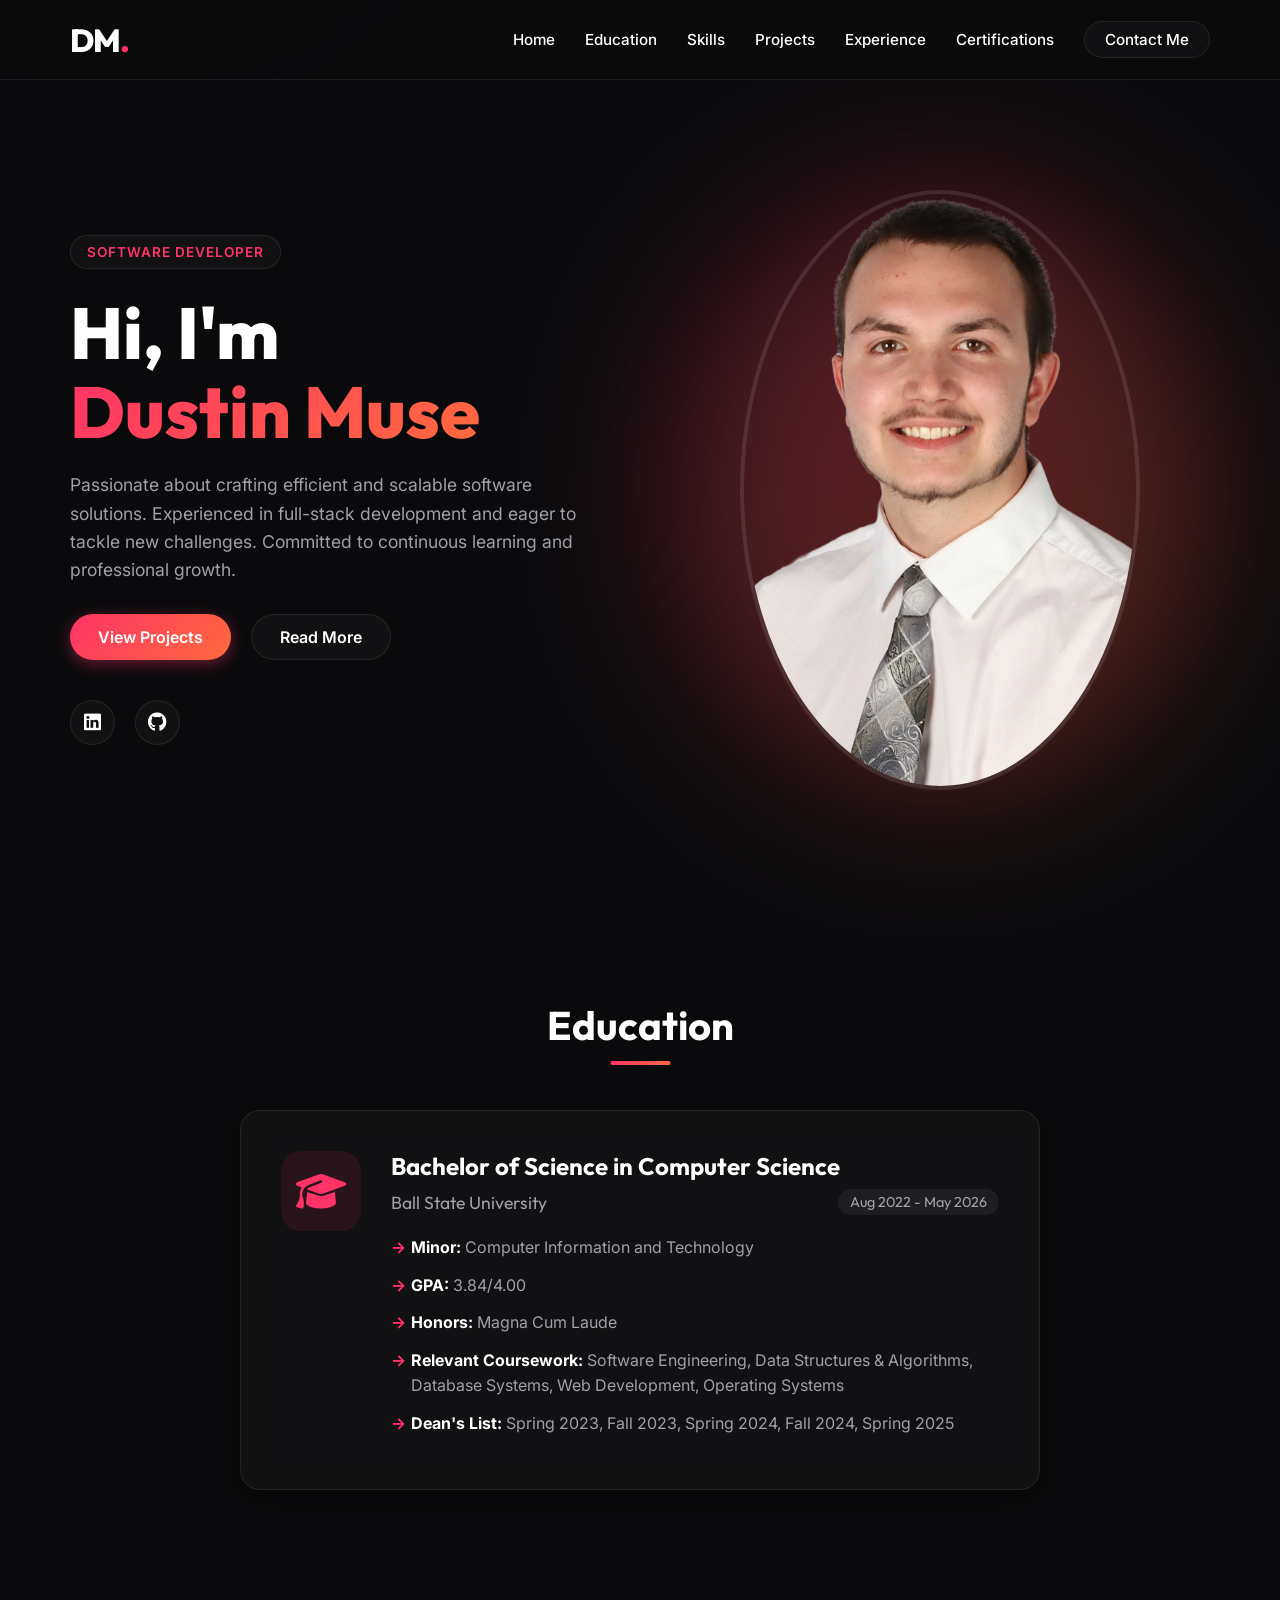
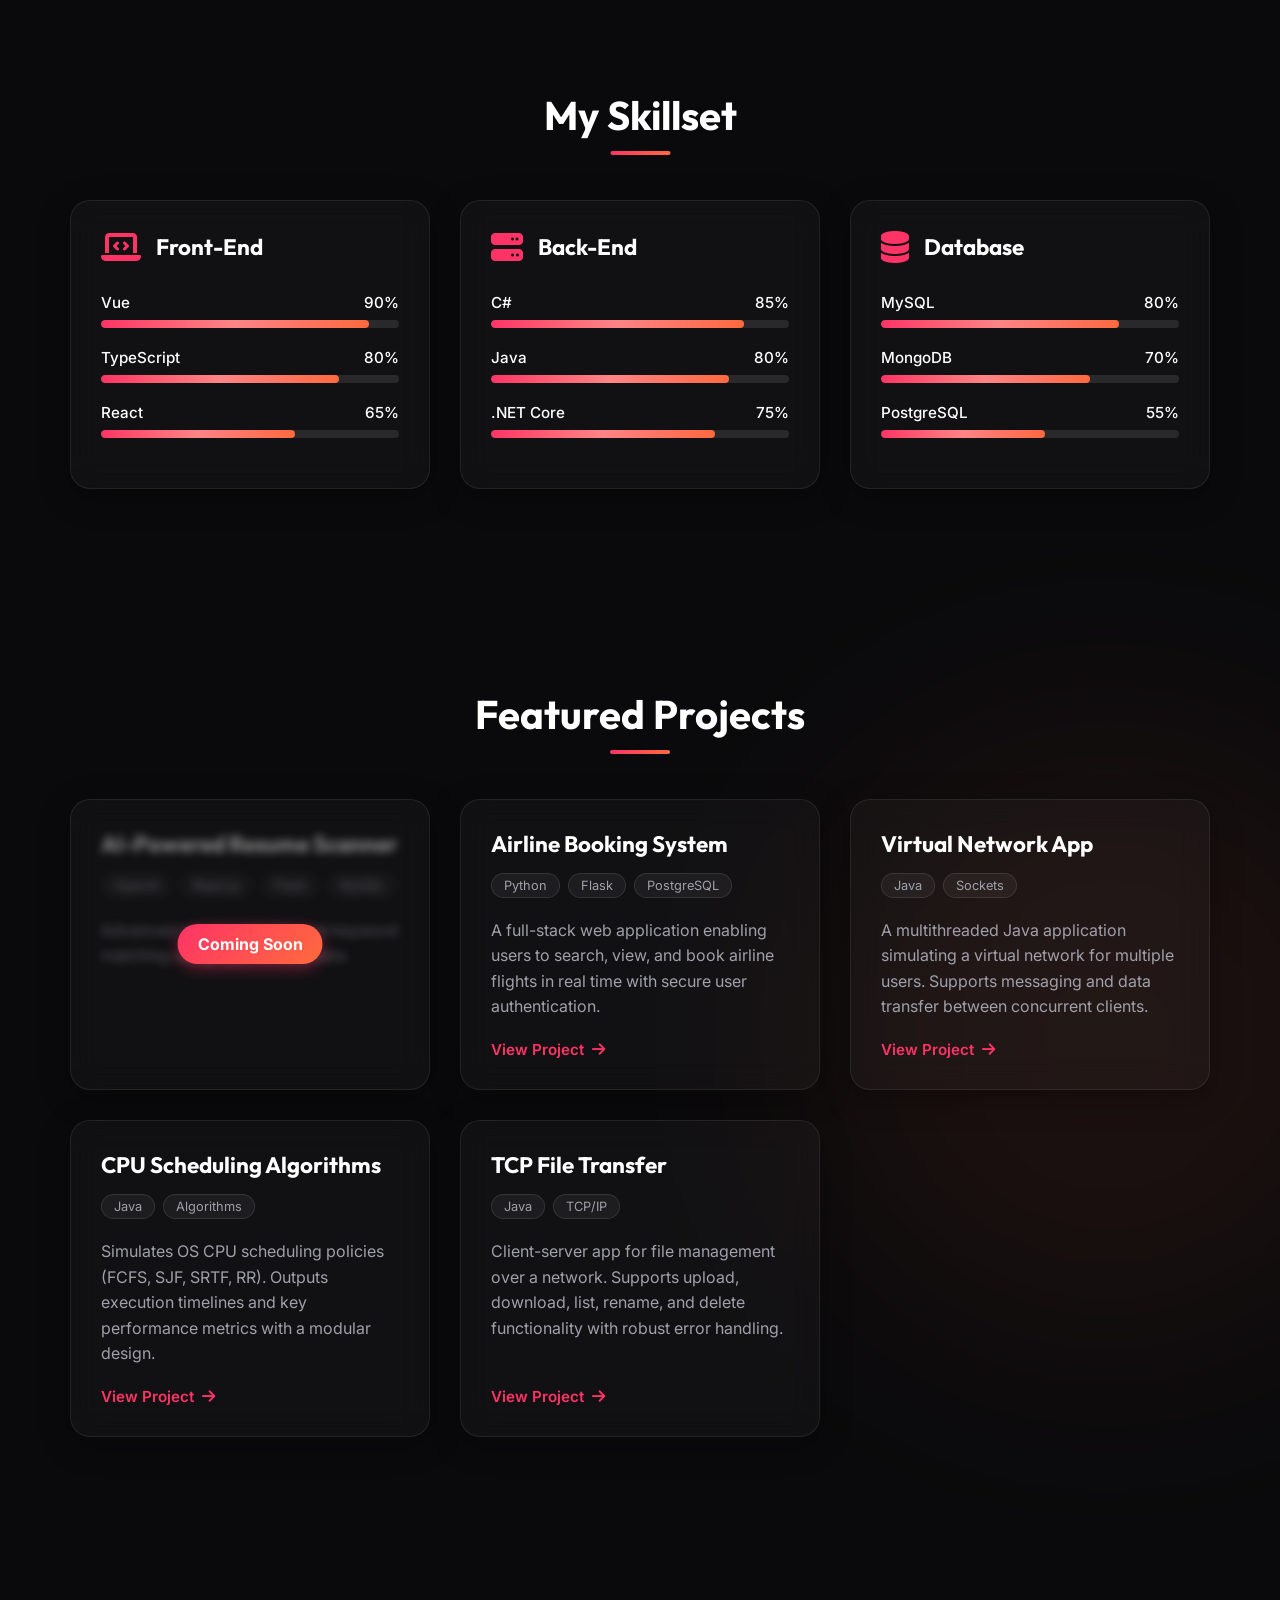
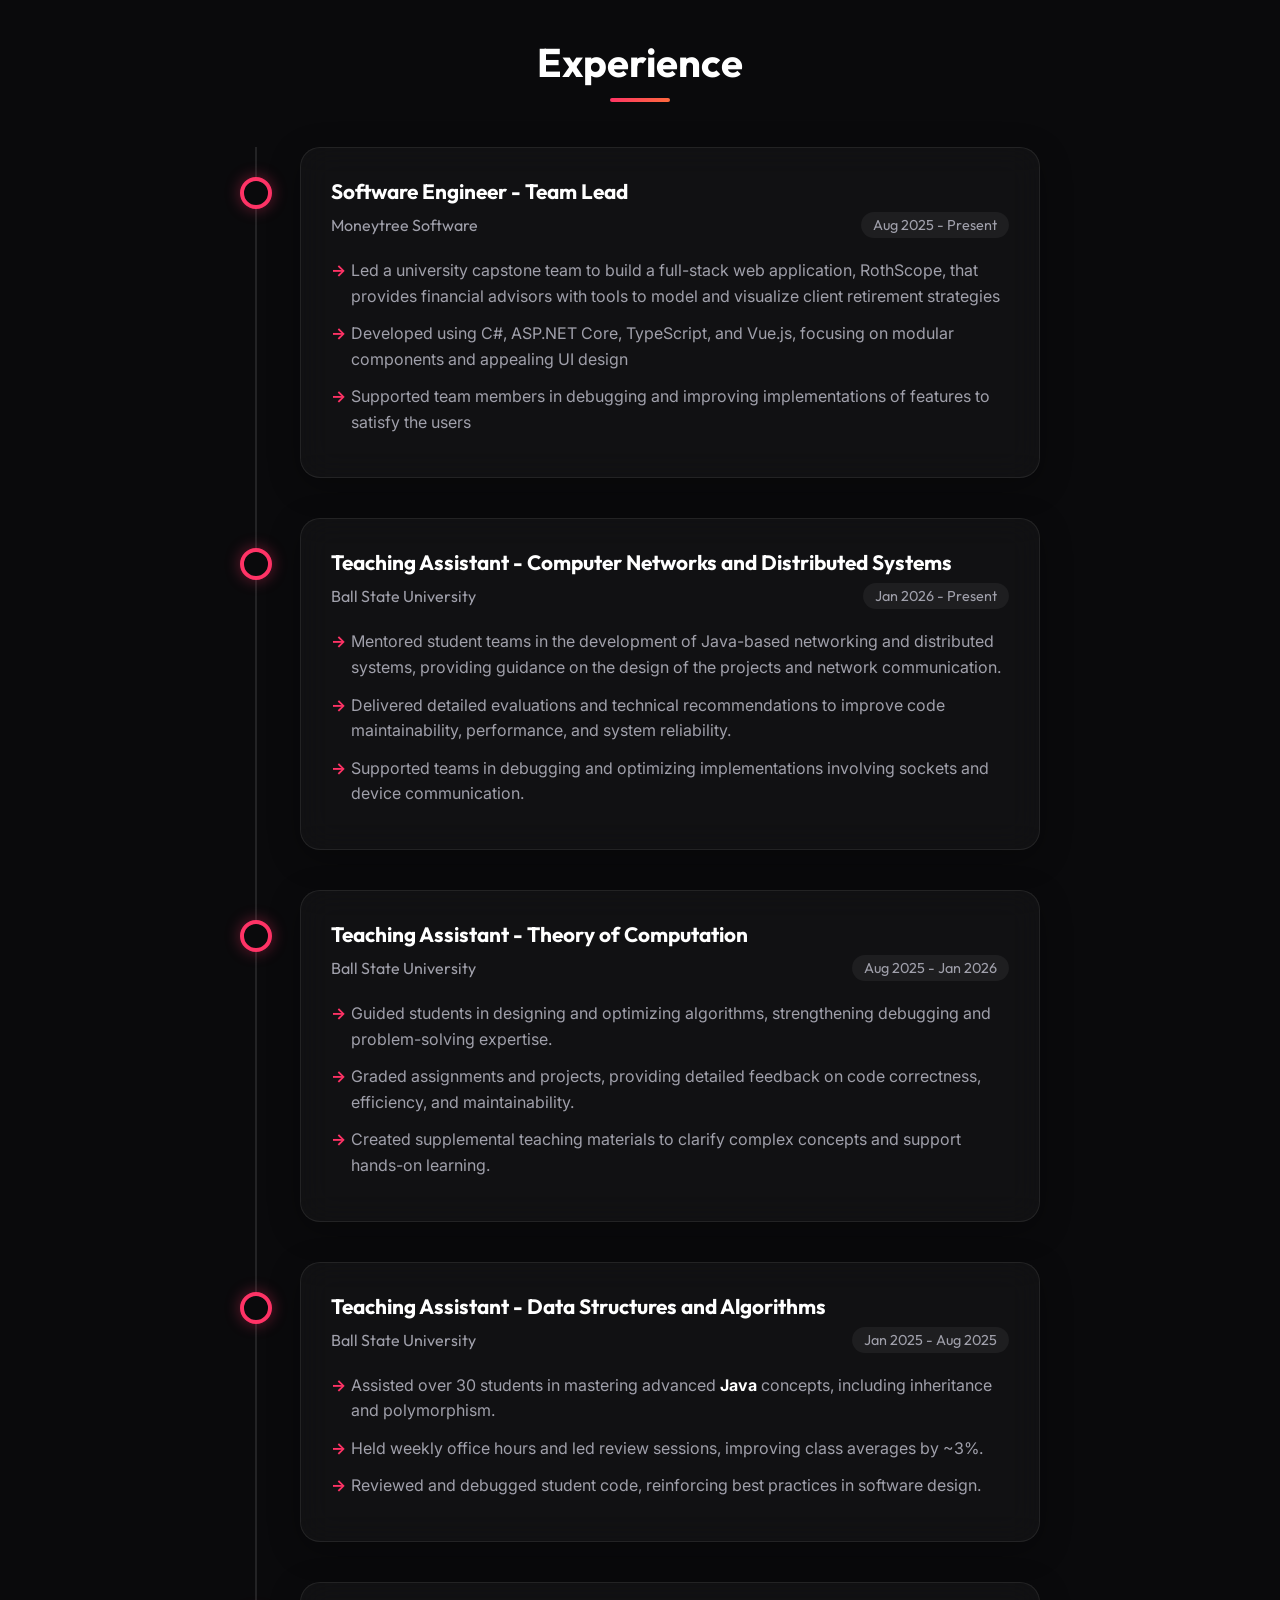
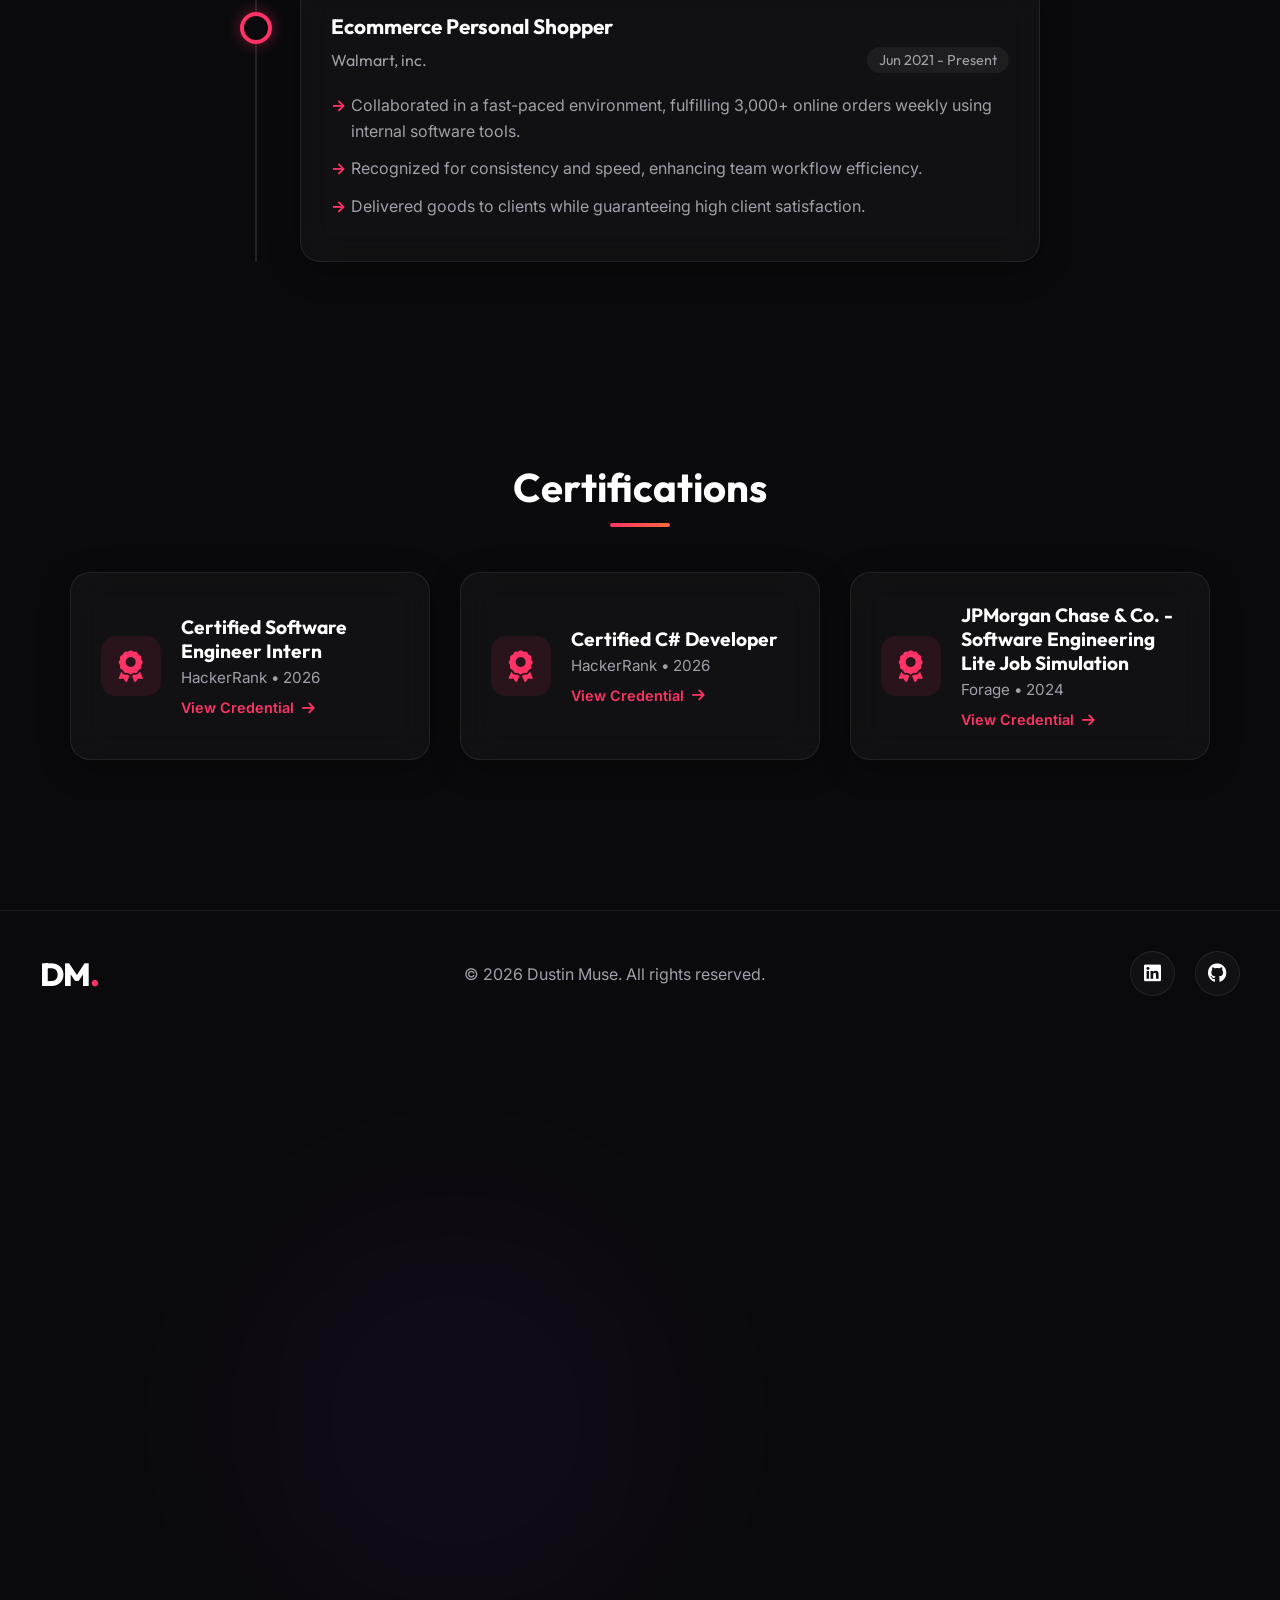
==== commit 826d6132: "feat: update portfolio with current technical skills, academic achievements, and project refinements" ====
--- a/index.html
+++ b/index.html
@@ -1,15 +1,24 @@
-<!DOCTYPE html>
+<!doctype html>
 <html lang="en">
   <head>
     <meta charset="UTF-8" />
     <meta name="viewport" content="width=device-width, initial-scale=1.0" />
-    <meta name="description" content="Dustin Muse - Software Developer Portfolio. Discover my projects, skills, and experience in full-stack development." />
+    <meta
+      name="description"
+      content="Dustin Muse - Software Developer Portfolio. Discover my projects, skills, and experience in full-stack development."
+    />
     <title>Dustin Muse | Software Developer</title>
     <link rel="stylesheet" href="style.css" />
     <link rel="preconnect" href="https://fonts.googleapis.com" />
     <link rel="preconnect" href="https://fonts.gstatic.com" crossorigin />
-    <link href="https://fonts.googleapis.com/css2?family=Inter:wght@300;400;500;600&family=Outfit:wght@300;400;600;800&display=swap" rel="stylesheet" />
-    <link rel="stylesheet" href="https://cdnjs.cloudflare.com/ajax/libs/font-awesome/6.5.0/css/all.min.css" />
+    <link
+      href="https://fonts.googleapis.com/css2?family=Inter:wght@300;400;500;600&family=Outfit:wght@300;400;600;800&display=swap"
+      rel="stylesheet"
+    />
+    <link
+      rel="stylesheet"
+      href="https://cdnjs.cloudflare.com/ajax/libs/font-awesome/6.5.0/css/all.min.css"
+    />
   </head>
   <body>
     <!-- Abstract Background Elements -->
@@ -26,6 +35,7 @@
           <a href="#skill-section" class="nav-btn">Skills</a>
           <a href="#project-section" class="nav-btn">Projects</a>
           <a href="#experience-section" class="nav-btn">Experience</a>
+          <a href="#certification-section" class="nav-btn">Certifications</a>
           <a href="contact_me.html" class="nav-btn btn-highlight">Contact Me</a>
         </div>
       </div>
@@ -34,7 +44,7 @@
     <header id="home" class="hero-section reveal">
       <div class="hero-content">
         <div class="badge">Software Developer</div>
-        <h1 class="hero-title">Hi, I'm <br/><span class="gradient-text">Dustin Muse</span></h1>
+        <h1 class="hero-title">Hi, I'm <br /><span class="gradient-text">Dustin Muse</span></h1>
         <p class="hero-desc">
           Passionate about crafting efficient and scalable software solutions. Experienced in
           full-stack development and eager to tackle new challenges. Committed to continuous
@@ -55,7 +65,12 @@
       </div>
       <div class="hero-image-wrapper">
         <div class="image-glow"></div>
-        <img src="images/Professional_photo_with_no_background.png" alt="Dustin Muse Profile Picture" class="hero-img" onerror="this.src='https://via.placeholder.com/400x400?text=Dustin+Muse'" />
+        <img
+          src="images/Professional_photo_with_no_background.png"
+          alt="Dustin Muse Profile Picture"
+          class="hero-img"
+          onerror="this.src = 'https://via.placeholder.com/400x400?text=Dustin+Muse'"
+        />
       </div>
     </header>
 
@@ -68,12 +83,17 @@
             <h3>Bachelor of Science in Computer Science</h3>
             <h4>Ball State University <span class="date-badge">Aug 2022 - May 2026</span></h4>
             <ul class="styled-list">
-              <li><strong>GPA:</strong> 3.79/4.00</li>
+              <li><strong>Minor:</strong> Computer Information and Technology</li>
+              <li><strong>GPA:</strong> 3.84/4.00</li>
+              <li><strong>Honors:</strong> Magna Cum Laude</li>
               <li>
-                <strong>Relevant Coursework:</strong> Software Engineering, Data Structures & Algorithms, Database
-                Systems, Web Development, Operating Systems
+                <strong>Relevant Coursework:</strong> Software Engineering, Data Structures &
+                Algorithms, Database Systems, Web Development, Operating Systems
               </li>
-              <li><strong>Dean's List:</strong> Spring 2023, Fall 2023, Spring 2024, Fall 2024, Spring 2025</li>
+              <li>
+                <strong>Dean's List:</strong> Spring 2023, Fall 2023, Spring 2024, Fall 2024, Spring
+                2025
+              </li>
             </ul>
           </div>
         </div>
@@ -89,16 +109,16 @@
             </div>
             <div class="skill-bars">
               <div class="skill">
-                <div class="skill-info"><span>HTML & CSS</span><span>90%</span></div>
-                <div class="progress-bar"><div class="progress" style="width: 90%;"></div></div>
-              </div>
-              <div class="skill">
-                <div class="skill-info"><span>JavaScript</span><span>80%</span></div>
-                <div class="progress-bar"><div class="progress" style="width: 80%;"></div></div>
-              </div>
-              <div class="skill">
-                <div class="skill-info"><span>React.js</span><span>70%</span></div>
-                <div class="progress-bar"><div class="progress" style="width: 70%;"></div></div>
+                <div class="skill-info"><span>Vue</span><span>90%</span></div>
+                <div class="progress-bar"><div class="progress" style="width: 90%"></div></div>
+              </div>
+              <div class="skill">
+                <div class="skill-info"><span>TypeScript</span><span>80%</span></div>
+                <div class="progress-bar"><div class="progress" style="width: 80%"></div></div>
+              </div>
+              <div class="skill">
+                <div class="skill-info"><span>React</span><span>65%</span></div>
+                <div class="progress-bar"><div class="progress" style="width: 65%"></div></div>
               </div>
             </div>
           </div>
@@ -110,16 +130,16 @@
             </div>
             <div class="skill-bars">
               <div class="skill">
-                <div class="skill-info"><span>Python</span><span>90%</span></div>
-                <div class="progress-bar"><div class="progress" style="width: 90%;"></div></div>
-              </div>
-              <div class="skill">
-                <div class="skill-info"><span>Java</span><span>90%</span></div>
-                <div class="progress-bar"><div class="progress" style="width: 90%;"></div></div>
-              </div>
-              <div class="skill">
-                <div class="skill-info"><span>Flask</span><span>80%</span></div>
-                <div class="progress-bar"><div class="progress" style="width: 80%;"></div></div>
+                <div class="skill-info"><span>C#</span><span>85%</span></div>
+                <div class="progress-bar"><div class="progress" style="width: 85%"></div></div>
+              </div>
+              <div class="skill">
+                <div class="skill-info"><span>Java</span><span>80%</span></div>
+                <div class="progress-bar"><div class="progress" style="width: 80%"></div></div>
+              </div>
+              <div class="skill">
+                <div class="skill-info"><span>.NET Core</span><span>75%</span></div>
+                <div class="progress-bar"><div class="progress" style="width: 75%"></div></div>
               </div>
             </div>
           </div>
@@ -132,15 +152,15 @@
             <div class="skill-bars">
               <div class="skill">
                 <div class="skill-info"><span>MySQL</span><span>80%</span></div>
-                <div class="progress-bar"><div class="progress" style="width: 80%;"></div></div>
+                <div class="progress-bar"><div class="progress" style="width: 80%"></div></div>
               </div>
               <div class="skill">
                 <div class="skill-info"><span>MongoDB</span><span>70%</span></div>
-                <div class="progress-bar"><div class="progress" style="width: 70%;"></div></div>
+                <div class="progress-bar"><div class="progress" style="width: 70%"></div></div>
               </div>
               <div class="skill">
                 <div class="skill-info"><span>PostgreSQL</span><span>55%</span></div>
-                <div class="progress-bar"><div class="progress" style="width: 55%;"></div></div>
+                <div class="progress-bar"><div class="progress" style="width: 55%"></div></div>
               </div>
             </div>
           </div>
@@ -150,7 +170,6 @@
       <section id="project-section" class="section reveal">
         <h2 class="section-title">Featured Projects</h2>
         <div class="projects-container">
-          
           <div class="project-card glass-card blur-card">
             <div class="blur-overlay">
               <div class="project-content">
@@ -180,7 +199,11 @@
                 flights in real time with secure user authentication.
               </p>
             </div>
-            <a href="https://github.com/Dustinmuse/airline_booking_system" target="_blank" class="project-link">
+            <a
+              href="https://github.com/Dustinmuse/airline_booking_system"
+              target="_blank"
+              class="project-link"
+            >
               View Project <i class="fas fa-arrow-right"></i>
             </a>
           </div>
@@ -193,7 +216,8 @@
                 <span class="tech-tag">Sockets</span>
               </div>
               <p>
-                A multithreaded Java application simulating a virtual network for multiple users. Supports messaging and data transfer between concurrent clients.
+                A multithreaded Java application simulating a virtual network for multiple users.
+                Supports messaging and data transfer between concurrent clients.
               </p>
             </div>
             <a href="https://github.com/maxtharp/VirtualLAN" target="_blank" class="project-link">
@@ -209,10 +233,15 @@
                 <span class="tech-tag">Algorithms</span>
               </div>
               <p>
-                Simulates OS CPU scheduling policies (FCFS, SJF, SRTF, RR). Outputs execution timelines and key performance metrics with a modular design.
+                Simulates OS CPU scheduling policies (FCFS, SJF, SRTF, RR). Outputs execution
+                timelines and key performance metrics with a modular design.
               </p>
             </div>
-            <a href="https://github.com/Dustinmuse/CS_419_Project_1" target="_blank" class="project-link">
+            <a
+              href="https://github.com/Dustinmuse/CS_419_Project_1"
+              target="_blank"
+              class="project-link"
+            >
               View Project <i class="fas fa-arrow-right"></i>
             </a>
           </div>
@@ -225,30 +254,88 @@
                 <span class="tech-tag">TCP/IP</span>
               </div>
               <p>
-                Client-server app for file management over a network. Supports upload, download, list, rename, and delete functionality with robust error handling.
+                Client-server app for file management over a network. Supports upload, download,
+                list, rename, and delete functionality with robust error handling.
               </p>
             </div>
-            <a href="https://github.com/Dustinmuse/CS_316/tree/main/src/project_3" target="_blank" class="project-link">
+            <a
+              href="https://github.com/Dustinmuse/CS_316/tree/main/src/project_3"
+              target="_blank"
+              class="project-link"
+            >
               View Project <i class="fas fa-arrow-right"></i>
             </a>
           </div>
-
         </div>
       </section>
 
       <section id="experience-section" class="section reveal">
         <h2 class="section-title">Experience</h2>
         <div class="timeline">
-          
+          <div class="timeline-item">
+            <div class="timeline-dot"></div>
+            <div class="timeline-content glass-card">
+              <h3>Software Engineer - Team Lead</h3>
+              <h4>Moneytree Software <span class="date-badge">Aug 2025 - Present</span></h4>
+              <ul class="styled-list">
+                <li>
+                  Led a university capstone team to build a full-stack web application, RothScope,
+                  that provides financial advisors with tools to model and visualize client
+                  retirement strategies
+                </li>
+                <li>
+                  Developed using C#, ASP.NET Core, TypeScript, and Vue.js, focusing on modular
+                  components and appealing UI design
+                </li>
+                <li>
+                  Supported team members in debugging and improving implementations of features to
+                  satisfy the users
+                </li>
+              </ul>
+            </div>
+          </div>
+
+          <div class="timeline-item">
+            <div class="timeline-dot"></div>
+            <div class="timeline-content glass-card">
+              <h3>Teaching Assistant - Computer Networks and Distributed Systems</h3>
+              <h4>Ball State University <span class="date-badge">Jan 2026 - Present</span></h4>
+              <ul class="styled-list">
+                <li>
+                  Mentored student teams in the development of Java-based networking and distributed
+                  systems, providing guidance on the design of the projects and network
+                  communication.
+                </li>
+                <li>
+                  Delivered detailed evaluations and technical recommendations to improve code
+                  maintainability, performance, and system reliability.
+                </li>
+                <li>
+                  Supported teams in debugging and optimizing implementations involving sockets and
+                  device communication.
+                </li>
+              </ul>
+            </div>
+          </div>
+
           <div class="timeline-item">
             <div class="timeline-dot"></div>
             <div class="timeline-content glass-card">
               <h3>Teaching Assistant - Theory of Computation</h3>
-              <h4>Ball State University <span class="date-badge">Sep 2025 - Present</span></h4>
+              <h4>Ball State University <span class="date-badge">Aug 2025 - Jan 2026</span></h4>
               <ul class="styled-list">
-                <li>Guided students in designing and optimizing algorithms, strengthening debugging and problem-solving expertise.</li>
-                <li>Graded assignments and projects, providing detailed feedback on code correctness, efficiency, and maintainability.</li>
-                <li>Created supplemental teaching materials to clarify complex concepts and support hands-on learning.</li>
+                <li>
+                  Guided students in designing and optimizing algorithms, strengthening debugging
+                  and problem-solving expertise.
+                </li>
+                <li>
+                  Graded assignments and projects, providing detailed feedback on code correctness,
+                  efficiency, and maintainability.
+                </li>
+                <li>
+                  Created supplemental teaching materials to clarify complex concepts and support
+                  hands-on learning.
+                </li>
               </ul>
             </div>
           </div>
@@ -259,9 +346,16 @@
               <h3>Teaching Assistant - Data Structures and Algorithms</h3>
               <h4>Ball State University <span class="date-badge">Jan 2025 - Aug 2025</span></h4>
               <ul class="styled-list">
-                <li>Assisted over 30 students in mastering advanced <strong>Java</strong> concepts, including inheritance and polymorphism.</li>
-                <li>Held weekly office hours and led review sessions, improving class averages by ~3%.</li>
-                <li>Reviewed and debugged student code, reinforcing best practices in software design.</li>
+                <li>
+                  Assisted over 30 students in mastering advanced <strong>Java</strong> concepts,
+                  including inheritance and polymorphism.
+                </li>
+                <li>
+                  Held weekly office hours and led review sessions, improving class averages by ~3%.
+                </li>
+                <li>
+                  Reviewed and debugged student code, reinforcing best practices in software design.
+                </li>
               </ul>
             </div>
           </div>
@@ -272,13 +366,60 @@
               <h3>Ecommerce Personal Shopper</h3>
               <h4>Walmart, inc. <span class="date-badge">Jun 2021 - Present</span></h4>
               <ul class="styled-list">
-                <li>Collaborated in a fast-paced environment, fulfilling 3,000+ online orders weekly using internal software tools.</li>
+                <li>
+                  Collaborated in a fast-paced environment, fulfilling 3,000+ online orders weekly
+                  using internal software tools.
+                </li>
                 <li>Recognized for consistency and speed, enhancing team workflow efficiency.</li>
                 <li>Delivered goods to clients while guaranteeing high client satisfaction.</li>
               </ul>
             </div>
           </div>
-
+        </div>
+      </section>
+
+      <section id="certification-section" class="section reveal">
+        <h2 class="section-title">Certifications</h2>
+        <div class="certifications-wrapper">
+          <div class="cert-card glass-card">
+            <div class="cert-icon"><i class="fas fa-award"></i></div>
+            <div class="cert-content">
+              <h3>Certified Software Engineer Intern</h3>
+              <p>HackerRank &bull; 2026</p>
+              <a
+                href="https://www.hackerrank.com/certificates/6de84128d951"
+                target="_blank"
+                class="cert-link"
+                >View Credential <i class="fas fa-arrow-right"></i
+              ></a>
+            </div>
+          </div>
+          <div class="cert-card glass-card">
+            <div class="cert-icon"><i class="fas fa-award"></i></div>
+            <div class="cert-content">
+              <h3>Certified C# Developer</h3>
+              <p>HackerRank &bull; 2026</p>
+              <a
+                href="https://www.hackerrank.com/certificates/cb68df6acdd8"
+                target="_blank"
+                class="cert-link"
+                >View Credential <i class="fas fa-arrow-right"></i
+              ></a>
+            </div>
+          </div>
+          <div class="cert-card glass-card">
+            <div class="cert-icon"><i class="fas fa-award"></i></div>
+            <div class="cert-content">
+              <h3>JPMorgan Chase & Co. - Software Engineering Lite Job Simulation</h3>
+              <p>Forage &bull; 2024</p>
+              <a
+                href="https://forage-uploads-prod.s3.amazonaws.com/completion-certificates/J.P.%20Morgan/Wb4yEmHvZrC2qxiyX_JPMorgan%20Chase%20&%20Co._Hw9iJjtnMokfnvKA7_1726594015718_completion_certificate.pdf"
+                target="_blank"
+                class="cert-link"
+                >View Credential <i class="fas fa-arrow-right"></i
+              ></a>
+            </div>
+          </div>
         </div>
       </section>
     </main>
@@ -288,8 +429,12 @@
         <div class="logo">DM<span>.</span></div>
         <p>&copy; 2026 Dustin Muse. All rights reserved.</p>
         <div class="social-links">
-          <a href="https://www.linkedin.com/in/dustin-muse/" target="_blank" aria-label="LinkedIn"><i class="fab fa-linkedin"></i></a>
-          <a href="https://github.com/Dustinmuse" target="_blank" aria-label="GitHub"><i class="fab fa-github"></i></a>
+          <a href="https://www.linkedin.com/in/dustin-muse/" target="_blank" aria-label="LinkedIn"
+            ><i class="fab fa-linkedin"></i
+          ></a>
+          <a href="https://github.com/Dustinmuse" target="_blank" aria-label="GitHub"
+            ><i class="fab fa-github"></i
+          ></a>
         </div>
       </div>
     </footer>
@@ -298,15 +443,18 @@
     <script>
       document.addEventListener("DOMContentLoaded", () => {
         const reveals = document.querySelectorAll(".reveal");
-        const observer = new IntersectionObserver((entries) => {
-          entries.forEach(entry => {
-            if(entry.isIntersecting) {
-              entry.target.classList.add("active");
-            }
-          });
-        }, { threshold: 0.1 });
-
-        reveals.forEach(reveal => {
+        const observer = new IntersectionObserver(
+          (entries) => {
+            entries.forEach((entry) => {
+              if (entry.isIntersecting) {
+                entry.target.classList.add("active");
+              }
+            });
+          },
+          { threshold: 0.1 },
+        );
+
+        reveals.forEach((reveal) => {
           observer.observe(reveal);
         });
       });
--- a/style.css
+++ b/style.css
@@ -604,6 +604,59 @@
   gap: 10px;
 }
 
+/* --- Certifications Section --- */
+.certifications-wrapper {
+  display: grid;
+  grid-template-columns: repeat(auto-fit, minmax(320px, 1fr));
+  gap: 30px;
+}
+.cert-card {
+  display: flex;
+  align-items: center;
+  gap: 20px;
+  padding: 30px;
+}
+.cert-icon {
+  font-size: 2rem;
+  color: var(--accent-color);
+  background: rgba(255, 51, 102, 0.1);
+  width: 60px;
+  height: 60px;
+  border-radius: 15px;
+  display: flex;
+  align-items: center;
+  justify-content: center;
+  flex-shrink: 0;
+}
+.cert-content h3 {
+  font-size: 1.2rem;
+  margin-bottom: 5px;
+}
+.cert-content p {
+  color: var(--text-secondary);
+  font-size: 0.95rem;
+  margin-bottom: 10px;
+}
+.cert-link {
+  display: inline-flex;
+  align-items: center;
+  gap: 8px;
+  color: var(--accent-color);
+  text-decoration: none;
+  font-weight: 600;
+  font-size: 0.9rem;
+  transition: var(--transition-smooth);
+}
+.cert-link i {
+  transition: transform 0.3s;
+}
+.cert-link:hover {
+  color: #fff;
+}
+.cert-link:hover i {
+  transform: translateX(5px);
+}
+
 /* --- Contact Page Styles --- */
 .contact-page .navbar {
   background: rgba(10, 10, 12, 0.9);
@@ -615,12 +668,18 @@
   align-items: center;
 }
 .contact-wrapper {
-  display: grid;
-  grid-template-columns: repeat(auto-fit, minmax(280px, 1fr));
+  display: flex;
+  flex-wrap: wrap;
+  justify-content: center;
   gap: 30px;
   margin-top: 40px;
+  max-width: 1000px;
+  margin-left: auto;
+  margin-right: auto;
 }
 .contact-card {
+  flex: 1 1 280px;
+  max-width: 350px;
   text-align: center;
   padding: 40px 30px;
 }
